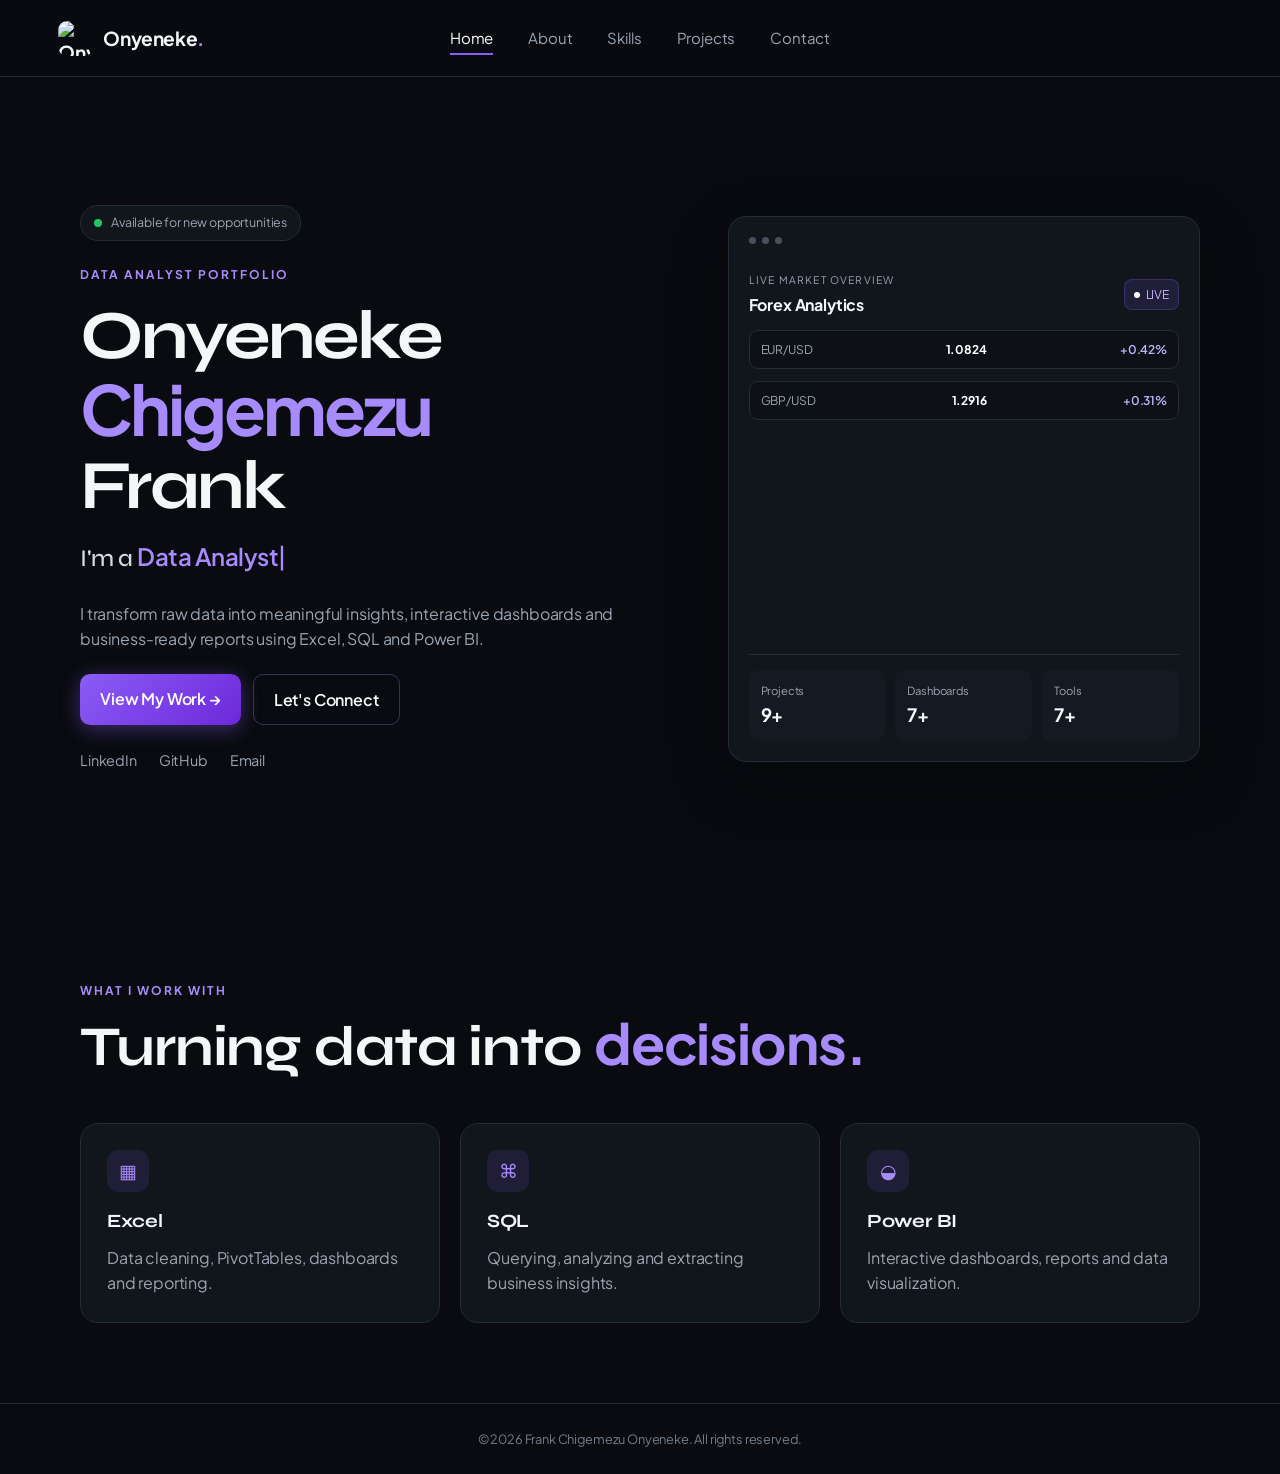
==== index.html @ a28844a1 "Add files via upload" ====
<!DOCTYPE html>
<html lang="en">
<head>
  <meta charset="UTF-8">
  <meta name="viewport" content="width=device-width, initial-scale=1.0">
  <meta name="description" content="Frank Chigemezu Onyeneke — Data Analyst portfolio specializing in Excel, SQL, Power BI and data visualization.">
  <title>Frank Chigemezu Onyeneke | Data Analyst</title>
  <link rel="icon" href="images/onyeneke-icon.png">
  <link rel="preconnect" href="https://fonts.googleapis.com">
  <link rel="preconnect" href="https://fonts.gstatic.com" crossorigin>
  <link href="https://fonts.googleapis.com/css2?family=Plus+Jakarta+Sans:wght@300;400;500;600;700&family=Syne:wght@700;800&display=swap" rel="stylesheet">
  <link rel="stylesheet" href="style.css">
</head>
<body class="home-page">

<header class="site-header">
  <nav class="navbar container-wide" aria-label="Main navigation">
    <a class="brand" href="index.html">
      <img src="images/onyeneke-icon.png" alt="Onyeneke logo" width="35" height="35">
      <span>Onyeneke<span class="accent">.</span></span>
    </a>

    <button class="menu-btn" aria-label="Open menu" aria-expanded="false">☰</button>

    <ul class="nav-links">
      <li><a class="active" href="index.html">Home</a></li>
      <li><a href="about.html">About</a></li>
      <li><a href="skills.html">Skills</a></li>
      <li><a href="projects.html">Projects</a></li>
      <li><a href="contact.html">Contact</a></li>
    </ul>
  </nav>
</header>

<main>
  <section class="hero">
    <div class="container hero-grid">
      <div>
        <div class="availability">
          <span></span> Available for new opportunities
        </div>
        
        <p class="eyebrow" style="margin-top: 24px;">DATA ANALYST PORTFOLIO</p>
        
        <h1 class="hero-name-title">
          Onyeneke<br>
          <span class="accent">Chigemezu</span><br>
          Frank
        </h1>

        <h2 class="hero-role-heading">
          I'm a <span id="typewriter" class="accent"></span><span class="cursor">|</span>
        </h2>

        <p class="hero-description">
          I transform raw data into meaningful insights, interactive dashboards and business-ready reports using Excel, SQL and Power BI.
        </p>

        <div class="hero-buttons">
          <a href="projects.html" class="btn btn-primary glow-btn">View My Work →</a>
          <a href="contact.html" class="btn btn-secondary glow-secondary">Let's Connect</a>
        </div>

        <div class="socials">
          <a href="https://linkedin.com/in/frank-onyeneke-22b261331" target="_blank" rel="noopener noreferrer">LinkedIn</a>
          <a href="https://github.com/frankpato12" target="_blank" rel="noopener noreferrer">GitHub</a>
          <a href="mailto:frankpatojnr@gmail.com">Email</a>
        </div>
      </div>

      <div>
        <div class="data-card glow-card">
          <div class="card-dots"><span></span><span></span><span></span></div>
          <div class="dashboard-head">
            <div><small>LIVE MARKET OVERVIEW</small><strong>Forex Analytics</strong></div>
            <span class="growth live-badge"><i></i> LIVE</span>
          </div>
          <div class="market-row">
            <span>EUR/USD</span><strong id="price1">1.0824</strong><b>+0.42%</b>
          </div>
          <div class="market-row">
            <span>GBP/USD</span><strong id="price2">1.2916</strong><b>+0.31%</b>
          </div>
          <div class="bars" aria-label="Continuously moving live market bars">
            <i class="live-bar b1" style="height:34%"></i><i class="live-bar b2" style="height:52%"></i><i class="live-bar b3" style="height:43%"></i>
            <i class="live-bar b4" style="height:70%"></i><i class="live-bar b5" style="height:61%"></i><i class="live-bar b6" style="height:84%"></i>
            <i class="live-bar b7" style="height:74%"></i><i class="live-bar b8" style="height:94%"></i>
          </div>
          <div class="mini-stats">
            <div><small>Projects</small><strong>9+</strong></div>
            <div><small>Dashboards</small><strong>7+</strong></div>
            <div><small>Tools</small><strong>7+</strong></div>
          </div>
        </div>
      </div>
    </div>
  </section>

  <section class="section">
    <div class="container">
      <div class="section-heading text-center" style="margin-bottom: 45px;">
        <p class="eyebrow">WHAT I WORK WITH</p>
        <h2>Turning data into <span class="accent">decisions.</span></h2>
      </div>
      <div class="three-grid">
        <article class="card glow-card"><span class="icon">▦</span><h3>Excel</h3><p>Data cleaning, PivotTables, dashboards and reporting.</p></article>
        <article class="card glow-card"><span class="icon">⌘</span><h3>SQL</h3><p>Querying, analyzing and extracting business insights.</p></article>
        <article class="card glow-card"><span class="icon">◒</span><h3>Power BI</h3><p>Interactive dashboards, reports and data visualization.</p></article>
      </div>
    </div>
  </section>
</main>

<footer>
  <div class="container">© 2026 Frank Chigemezu Onyeneke. All rights reserved.</div>
</footer>

<script src="script.js"></script>
</body>
</html>
---- style.css ----
*{box-sizing:border-box;margin:0;padding:0}
:root{--bg:#090b10;--card:#11151c;--card2:#151a22;--text:#f4f6f8;--muted:#9aa4b2;--line:#252c36;--accent:#8b5cf6;--accent2:#a78bfa}
html{scroll-behavior:smooth}
body{background:var(--bg);color:var(--text);font-family:Poppins,Arial,sans-serif;line-height:1.6;overflow-x:hidden}
a{color:inherit}img{max-width:100%}.container{width:min(1120px,92%);margin:auto}.container-wide{width:min(1240px,94%);margin:auto}
.site-header{position:sticky;top:0;z-index:1000;background:rgba(9,11,16,.88);backdrop-filter:blur(16px);border-bottom:1px solid var(--line)}
.navbar{min-height:76px;display:flex;align-items:center;justify-content:space-between}.brand{display:flex;align-items:center;gap:10px;text-decoration:none;font-weight:700;font-size:1.2rem}.brand img{border-radius:9px}.accent{color:var(--accent2)}
.nav-links{list-style:none;display:flex;gap:30px;align-items:center}.nav-links a{text-decoration:none;color:var(--muted);font-size:.94rem;position:relative;padding:8px 0}.nav-links a:hover,.nav-links a.active{color:#fff}.nav-links a.active:after{content:"";position:absolute;left:0;right:0;bottom:0;height:2px;background:var(--accent)}
.menu-btn{display:none;background:none;border:0;color:#fff;font-size:25px;cursor:pointer}
.hero{min-height:calc(100vh - 76px);display:grid;align-items:center}.hero-grid{display:grid;grid-template-columns:1.1fr .9fr;gap:70px;align-items:center;padding:80px 0}
.availability{display:inline-flex;gap:9px;align-items:center;border:1px solid var(--line);background:var(--card);border-radius:999px;padding:7px 13px;color:var(--muted);font-size:.78rem}.availability span{width:8px;height:8px;border-radius:50%;background:#22c55e}
.eyebrow{color:var(--accent2);font-size:.75rem;letter-spacing:2px;font-weight:700;margin-bottom:12px}.hero h1{font-size:clamp(3.1rem,7vw,5.7rem);line-height:.98;letter-spacing:-3px;margin:22px 0}.hero h1 span{color:var(--accent2)}.hero h2{font-size:1.5rem;font-weight:500;color:#d5dae1}.cursor{color:var(--accent2);animation:blink 1s infinite}.hero-description{max-width:650px;color:var(--muted);margin:22px 0;font-size:1rem}.hero-buttons{display:flex;gap:12px;flex-wrap:wrap}.btn{display:inline-block;text-decoration:none;padding:12px 20px;border-radius:10px;font-weight:600;border:1px solid var(--line)}.btn-primary{background:var(--accent);border-color:var(--accent);color:white}.btn-primary:hover{background:#7c3aed}.btn-secondary{background:transparent}.btn-secondary:hover{border-color:var(--accent);color:var(--accent2)}.socials{display:flex;gap:22px;margin-top:24px}.socials a{color:var(--muted);text-decoration:none;font-size:.9rem}.socials a:hover{color:#fff}
.data-card,.card,.stat-card,.form-card,.contact-card,.project-card{background:var(--card);border:1px solid var(--line);border-radius:18px}.data-card{padding:20px;box-shadow:0 20px 60px rgba(0,0,0,.25)}.card-dots{display:flex;gap:6px;margin-bottom:28px}.card-dots span{width:7px;height:7px;border-radius:50%;background:#47505d}.dashboard-head{display:flex;justify-content:space-between;align-items:center}.dashboard-head small{display:block;color:var(--muted);font-size:.65rem;letter-spacing:1.2px}.dashboard-head strong{display:block;margin-top:4px}.growth{color:#c4b5fd;background:rgba(139,92,246,.13);border:1px solid rgba(139,92,246,.25);padding:5px 9px;border-radius:8px;font-size:.75rem}.bars{height:220px;display:flex;align-items:end;gap:12px;border-bottom:1px solid var(--line);padding:30px 12px 0;margin-top:15px}.bars i{flex:1;background:#ffffff;border-radius:7px 7px 0 0;min-height:20px}.mini-stats{display:grid;grid-template-columns:repeat(3,1fr);gap:10px;margin-top:15px}.mini-stats div{background:var(--card2);border-radius:10px;padding:12px}.mini-stats small{display:block;color:var(--muted);font-size:.7rem}.mini-stats strong{font-size:1.15rem}
.section{padding:80px 0}.section-heading{margin-bottom:35px}.section-heading h1,.section-heading h2{font-size:clamp(2.3rem,5vw,3.5rem);line-height:1.1}.intro{color:var(--muted);max-width:650px;margin-top:14px}.three-grid,.two-grid,.stats-grid{display:grid;grid-template-columns:repeat(3,1fr);gap:20px}.two-grid{grid-template-columns:1fr 1fr}.card{padding:26px}.card .icon,.icon{width:42px;height:42px;display:grid;place-items:center;background:rgba(139,92,246,.12);border-radius:11px;color:var(--accent2);font-size:1.2rem}.card h2,.card h3{margin:15px 0 8px}.card p{color:var(--muted)}
.page{padding:75px 0 90px}.about-grid{display:grid;grid-template-columns:.85fr 1.15fr;gap:60px;align-items:center}.profile-image{border:1px solid var(--line);border-radius:20px;overflow:hidden;background:var(--card)}.profile-image img{width:100%;display:block;object-fit:cover}.about-text h2{margin-bottom:10px}.about-text p{color:var(--muted);margin-bottom:26px}.stats-grid{margin:60px 0;grid-template-columns:repeat(3,1fr)}.stat-card{padding:25px;text-align:center}.stat-card strong{display:block;color:var(--accent2);font-size:2.3rem}.stat-card span{color:var(--muted);font-size:.85rem}.muted{color:var(--muted)}.tag,.skill-pill{display:inline-block;padding:6px 11px;border-radius:999px;background:rgba(139,92,246,.1);border:1px solid rgba(139,92,246,.25);color:#c4b5fd;font-size:.75rem}
.skills-grid{display:grid;grid-template-columns:1fr 1fr;gap:70px}.soft-skills{display:flex;flex-wrap:wrap;gap:10px}.skill-pill{padding:10px 15px;background:var(--card);color:#cbd5e1}.technical-skills{display:flex;flex-direction:column;gap:21px}.skill>div:first-child{display:flex;justify-content:space-between;font-size:.9rem}.skill b{color:var(--accent2);font-weight:600}.progress{height:8px;background:#202630;border-radius:999px;overflow:hidden;margin-top:8px}.progress i{display:block;height:100%;background:linear-gradient(90deg,var(--accent),var(--accent2));border-radius:inherit}
.filters{display:flex;gap:10px;flex-wrap:wrap;margin-bottom:30px}.filter-btn{border:1px solid var(--line);background:var(--card);color:var(--muted);padding:9px 16px;border-radius:999px;cursor:pointer}.filter-btn:hover,.filter-btn.active{background:var(--accent);border-color:var(--accent);color:#fff}.projects-grid{display:grid;grid-template-columns:repeat(3,1fr);gap:22px}.project-card{overflow:hidden}.project-card:hover,.contact-card:hover,.card:hover{border-color:rgba(139,92,246,.6);transform:translateY(-3px)}.project-card,.contact-card,.card{transition:.25s}.project-card[hidden]{display:none}.preview-btn{display:block;width:100%;border:0;background:none;padding:0;cursor:zoom-in}.preview-btn img{width:100%;height:195px;object-fit:cover;display:block}.project-content{padding:21px}.project-content h2{font-size:1.15rem;margin:12px 0 7px}.project-content p{color:var(--muted);font-size:.86rem}.project-link{display:inline-block;margin-top:15px;color:#c4b5fd;text-decoration:none;font-weight:600;font-size:.85rem}.muted-link{color:#7d8795}
.modal{position:fixed;inset:0;background:rgba(0,0,0,.88);display:none;place-items:center;padding:30px;z-index:2000}.modal.show{display:grid}.modal-image{max-width:95%;max-height:88vh;border-radius:14px;border:1px solid var(--line);object-fit:contain}.close-btn{position:absolute;right:25px;top:20px;width:42px;height:42px;border-radius:50%;background:var(--card);border:1px solid var(--line);color:white;font-size:25px;cursor:pointer}
.contact-grid{display:grid;grid-template-columns:1fr 1fr;gap:22px}.form-card{padding:28px}.form-group{margin-bottom:18px}.form-group label{display:block;font-size:.85rem;margin-bottom:7px}.form-group input,.form-group textarea{width:100%;padding:13px 14px;background:#0d1117;border:1px solid var(--line);border-radius:10px;color:#fff;font:inherit;outline:none}.form-group textarea{min-height:145px;resize:vertical}.form-group input:focus,.form-group textarea:focus{border-color:var(--accent)}.submit-btn{width:100%;border:0;border-radius:10px;padding:13px;background:var(--accent);color:#fff;font:inherit;font-weight:600;cursor:pointer}.submit-btn:hover{background:#7c3aed}#message-status{display:none;color:#c4b5fd;margin-top:12px;font-size:.85rem;text-align:center}.cards{display:grid;grid-template-columns:1fr 1fr;gap:18px}.contact-card{text-decoration:none;padding:22px;display:block}.contact-card small{display:block;color:var(--muted);text-transform:uppercase;letter-spacing:1.5px;margin-top:18px}.contact-card strong{display:block;margin-top:4px;font-size:.9rem;overflow-wrap:anywhere}
footer{border-top:1px solid var(--line);padding:25px 0;color:#737d8b;font-size:.8rem;text-align:center}
@keyframes blink{50%{opacity:0}}
@media(max-width:950px){.hero-grid,.about-grid,.skills-grid,.contact-grid{grid-template-columns:1fr}.projects-grid{grid-template-columns:repeat(2,1fr)}.hero-grid{padding:60px 0}.data-card{max-width:650px}}
@media(max-width:700px){.nav-links{display:none;position:absolute;left:0;right:0;top:76px;background:var(--card);padding:18px 6%;border-bottom:1px solid var(--line);flex-direction:column;align-items:flex-start;gap:12px}.nav-links.open{display:flex}.menu-btn{display:block}.three-grid,.two-grid,.stats-grid,.projects-grid,.cards{grid-template-columns:1fr}.page{padding-top:55px}.hero h1{letter-spacing:-2px}.bars{height:170px}.container{width:min(92%,600px)}}

.market-row{display:flex;justify-content:space-between;align-items:center;margin-top:12px;padding:9px 11px;border:1px solid var(--line);border-radius:9px;background:#0d1117;font-size:.75rem}
.market-row span{color:var(--muted)}.market-row strong{color:#fff}.market-row b{color:#c4b5fd;font-weight:600}
.live-badge{display:flex;align-items:center;gap:6px}.live-badge i{width:6px;height:6px;border-radius:50%;background:#fff;display:block;animation:blink 1s infinite}

/* Continuous forex-style movement for the existing dashboard bars */
.bars{overflow:hidden}
.live-bar{animation-name:marketBarMove;animation-timing-function:ease-in-out;animation-iteration-count:infinite;animation-direction:alternate;transform-origin:bottom;will-change:transform;height:70%}
.live-bar.b1{animation-duration:1.35s;animation-delay:-.10s}.live-bar.b2{animation-duration:1.65s;animation-delay:-.45s}.live-bar.b3{animation-duration:1.25s;animation-delay:-.80s}.live-bar.b4{animation-duration:1.85s;animation-delay:-.30s}.live-bar.b5{animation-duration:1.45s;animation-delay:-1.00s}.live-bar.b6{animation-duration:1.70s;animation-delay:-.65s}.live-bar.b7{animation-duration:1.30s;animation-delay:-.20s}.live-bar.b8{animation-duration:1.90s;animation-delay:-1.20s}
@keyframes marketBarMove{0%{transform:scaleY(.62)}25%{transform:scaleY(.88)}50%{transform:scaleY(.72)}75%{transform:scaleY(1.08)}100%{transform:scaleY(.78)}}
@media(prefers-reduced-motion:reduce){.live-bar{animation:none}}
.market-bar {
  height: 0;
  opacity: 0;
  transform: scaleY(0);
  transform-origin: bottom;
  transition:
    height 1.4s ease,
    opacity 1.2s ease,
    transform 1.4s ease;
}

.market-bar.bar-visible {
  opacity: 1;
  transform: scaleY(1);
}
.hero h1 {
  font-size: 4.3rem;
  line-height: 1.05;
  font-weight: 700;
  margin: 15px 0;
}
@media (max-width: 600px) {
  .hero h1 {
    font-size: 2.2rem;
  }
}
.site-header {
  position: relative;
}

.top-availability {
  text-align: center;
  padding: 12px 20px 5px;
  font-size: 0.75rem;
  color: #a8b0bd;
  letter-spacing: 0.5px;
}

.top-availability span {
  display: inline-block;
  width: 7px;
  height: 7px;
  background: #ffffff;
  border-radius: 50%;
  margin-right: 7px;
}

.navbar {
  display: flex;
  align-items: center;
  justify-content: center;
  position: relative;
  padding: 18px 20px;
}

.brand {
  position: absolute;
  left: 20px;
}

.nav-links {
  display: flex;
  justify-content: center;
  align-items: center;
  gap: 35px;
  margin: 0;
  padding: 0;
}
.hero h1 span,
#typewriter {
  color: #a78bfa;
}
#typewriter {
  color: #a78bfa;
  font-weight: 600;
}
.cursor {
  color: #a78bfa;
}
/* Apply Plus Jakarta Sans across the entire site */
* {
    font-family: 'Plus Jakarta Sans', sans-serif;
}

body {
    font-family: 'Plus Jakarta Sans', sans-serif;
    letter-spacing: -0.01em;
}

/* Give all Headings (h1, h2, h3) a bold, display-font treatment */
h1, h2, h3, .brand {
    font-family: 'Syne', sans-serif;
    letter-spacing: -0.02em;
}

/* Distinctive styling specifically for your main name header */
.pro-name {
    font-family: 'Syne', sans-serif;
    font-weight: 800;
    font-size: 2.8rem;
    line-height: 1.1;
    background: linear-gradient(135deg, #ffffff 0%, #a78bfa 100%);
    background-clip: text;
    -webkit-background-clip: text;
    -webkit-text-fill-color: transparent;
    margin-bottom: 1.2rem;
}
/* ==========================================
   GLOWING SKILLS & ANIMATED PROGRESS BARS
   ========================================== */

/* Soft Skills Glowing Pill Badges */
.soft-skills {
    display: flex;
    flex-wrap: wrap;
    gap: 12px;
}

.skill-pill {
    padding: 10px 18px;
    background: #151128;
    border: 1px solid rgba(167, 139, 250, 0.2);
    border-radius: 999px;
    color: #e2e8f0;
    font-size: 0.88rem;
    font-weight: 500;
    cursor: pointer;
    transition: all 0.35s cubic-bezier(0.4, 0, 0.2, 1);
}

.skill-pill:hover {
    background: rgba(167, 139, 250, 0.15);
    border-color: #a78bfa;
    color: #ffffff;
    transform: translateY(-3px) scale(1.03);
    box-shadow: 0 0 18px rgba(167, 139, 250, 0.5), 0 0 30px rgba(139, 92, 246, 0.2);
}

/* Card Glow Effect */
.glow-card {
    transition: all 0.35s ease;
}

.glow-card:hover {
    border-color: #a78bfa !important;
    box-shadow: 0 0 25px rgba(167, 139, 250, 0.25);
    transform: translateY(-2px);
}

/* Technical Skill Rows & Animated Progress Bars */
.technical-skills {
    display: flex;
    flex-direction: column;
    gap: 20px;
}

.skill {
    padding: 12px 16px;
    background: #151128;
    border: 1px solid rgba(167, 139, 250, 0.1);
    border-radius: 12px;
    transition: all 0.3s ease;
}

.skill:hover {
    border-color: rgba(167, 139, 250, 0.4);
    box-shadow: 0 0 20px rgba(167, 139, 250, 0.18);
    transform: translateX(4px);
}

.skill > div:first-child {
    display: flex;
    justify-content: space-between;
    align-items: center;
    margin-bottom: 8px;
    font-size: 0.95rem;
    font-weight: 600;
    color: #f3f4f6;
}

.skill b {
    color: #a78bfa;
    font-weight: 700;
}

.progress {
    width: 100%;
    height: 10px;
    background: rgba(255, 255, 255, 0.06);
    border-radius: 999px;
    overflow: hidden;
    position: relative;
}

.progress i {
    display: block;
    height: 100%;
    width: 0%; /* Starts at 0% for page load animation */
    background: linear-gradient(90deg, #8b5cf6, #c084fc);
    border-radius: 999px;
    box-shadow: 0 0 12px rgba(167, 139, 250, 0.8), 0 0 20px rgba(192, 132, 252, 0.5);
    transition: width 1.5s cubic-bezier(0.16, 1, 0.3, 1);
}
/* ==========================================
   HOME PAGE ENHANCEMENTS & LIGHTING
   ========================================== */

/* Typography Overrides for Pro Look */
.hero-name-title {
    font-family: 'Syne', sans-serif;
    font-size: 3.4rem;
    line-height: 1.05;
    font-weight: 800;
    margin-top: 15px;
    margin-bottom: 20px;
    letter-spacing: -0.02em;
}

.hero-role-heading {
    font-family: 'Syne', sans-serif;
    font-size: 1.6rem;
    font-weight: 700;
    margin-bottom: 20px;
    color: #e2e8f0;
}

/* Glowing Primary Buttons */
.glow-btn {
    background: linear-gradient(135deg, #8b5cf6, #6d28d9);
    border: none;
    box-shadow: 0 4px 20px rgba(139, 92, 246, 0.4);
    transition: all 0.3s ease;
}

.glow-btn:hover {
    transform: translateY(-3px);
    box-shadow: 0 6px 25px rgba(167, 139, 250, 0.6);
}

.glow-secondary {
    border: 1px solid rgba(167, 139, 250, 0.3);
    transition: all 0.3s ease;
}

.glow-secondary:hover {
    border-color: #a78bfa;
    background: rgba(167, 139, 250, 0.1);
    box-shadow: 0 0 15px rgba(167, 139, 250, 0.25);
    transform: translateY(-3px);
}

/* Interactive Card Lighting on Hover */
.glow-card {
    transition: all 0.35s cubic-bezier(0.4, 0, 0.2, 1);
}

.glow-card:hover {
    border-color: #a78bfa !important;
    box-shadow: 0 0 30px rgba(167, 139, 250, 0.22), inset 0 0 15px rgba(167, 139, 250, 0.08);
    transform: translateY(-5px);
}
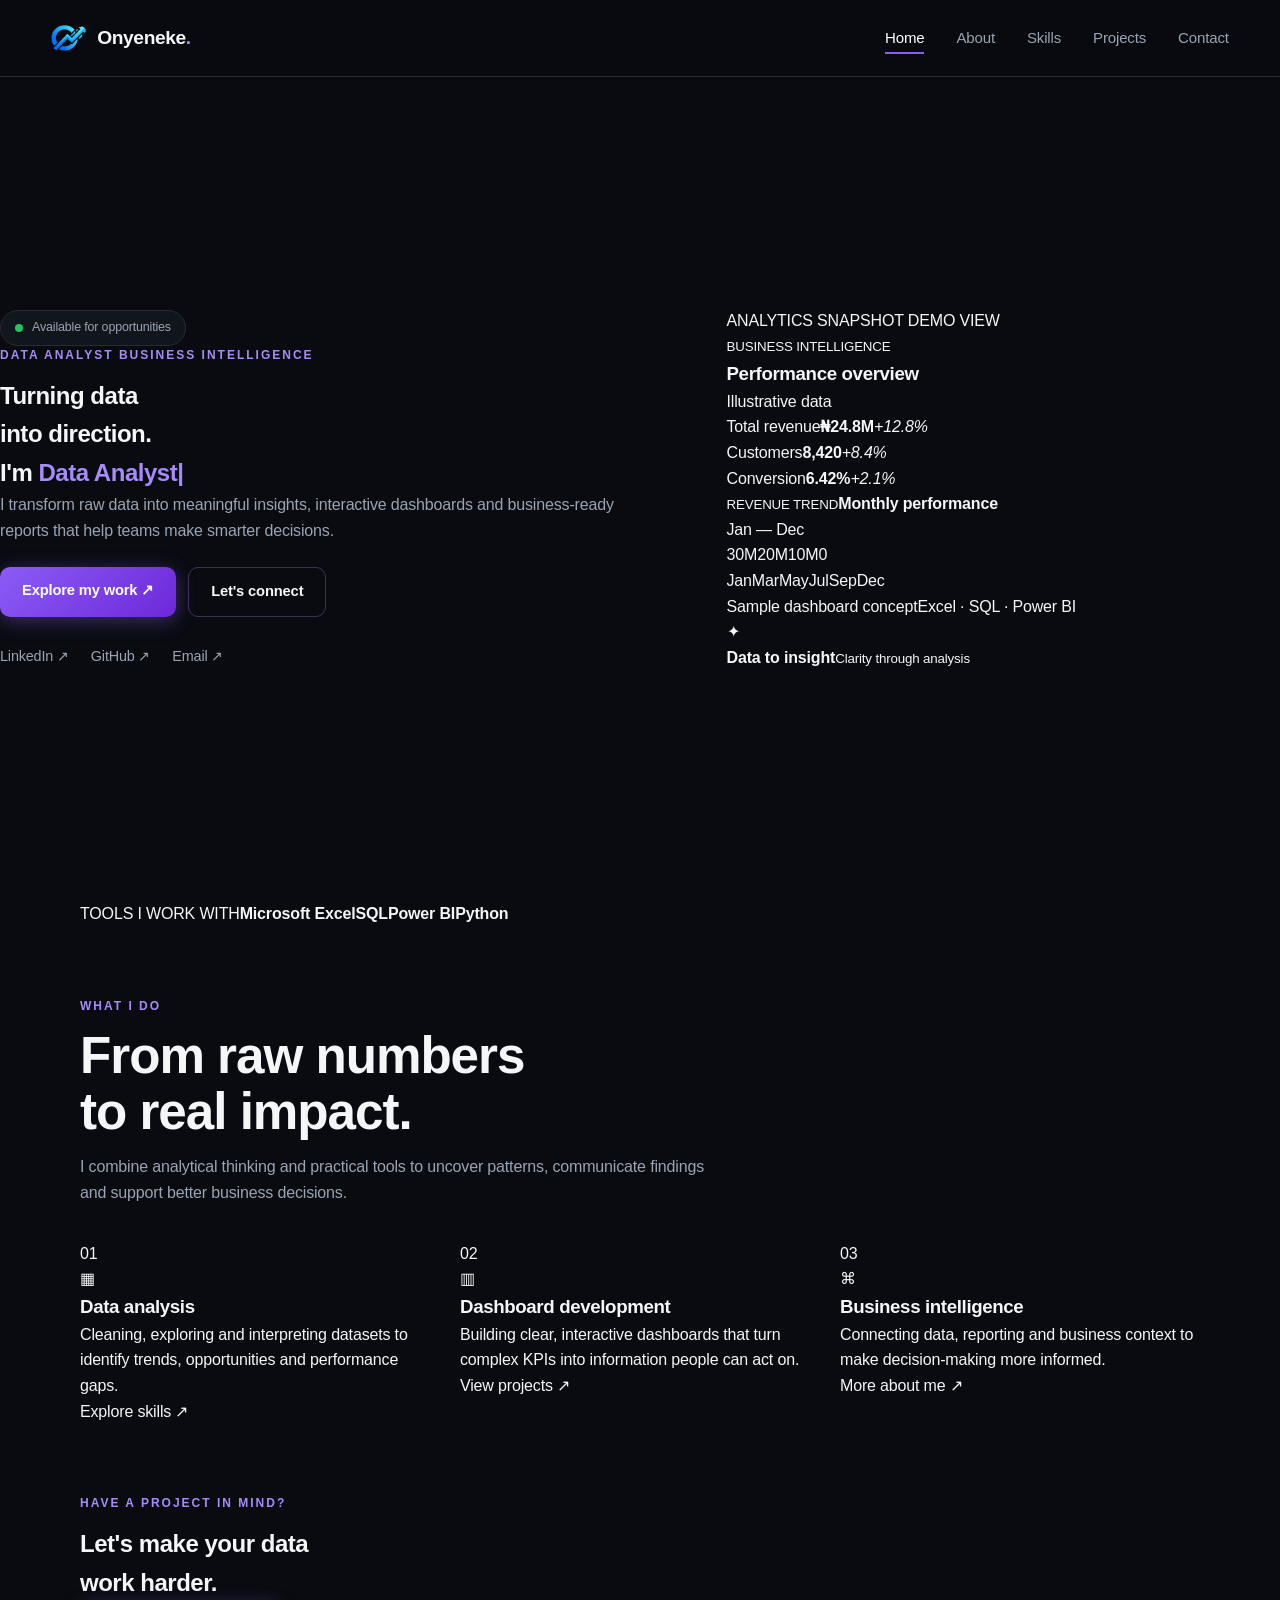
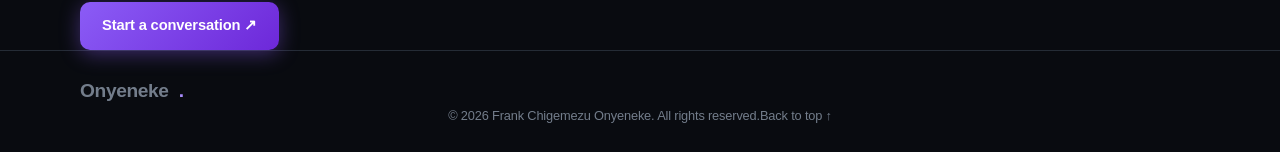
==== commit 6c2c39ff: "Update index.html" ====
--- a/index.html
+++ b/index.html
@@ -3,118 +3,72 @@
 <head>
   <meta charset="UTF-8">
   <meta name="viewport" content="width=device-width, initial-scale=1.0">
-  <meta name="description" content="Frank Chigemezu Onyeneke — Data Analyst portfolio specializing in Excel, SQL, Power BI and data visualization.">
+  <meta name="description" content="Frank Chigemezu Onyeneke — Data Analyst turning complex data into clear business decisions with Excel, SQL and Power BI.">
+  <meta name="theme-color" content="#090a10">
   <title>Frank Chigemezu Onyeneke | Data Analyst</title>
   <link rel="icon" href="images/onyeneke-icon.png">
   <link rel="preconnect" href="https://fonts.googleapis.com">
   <link rel="preconnect" href="https://fonts.gstatic.com" crossorigin>
-  <link href="https://fonts.googleapis.com/css2?family=Plus+Jakarta+Sans:wght@300;400;500;600;700&family=Syne:wght@700;800&display=swap" rel="stylesheet">
+  <link href="https://fonts.googleapis.com/css2?family=DM+Sans:wght@400;500;600;700&family=Manrope:wght@400;500;600;700;800&display=swap" rel="stylesheet">
   <link rel="stylesheet" href="style.css">
 </head>
 <body class="home-page">
-
 <header class="site-header">
   <nav class="navbar container-wide" aria-label="Main navigation">
-    <a class="brand" href="index.html">
-      <img src="images/onyeneke-icon.png" alt="Onyeneke logo" width="35" height="35">
-      <span>Onyeneke<span class="accent">.</span></span>
-    </a>
-
-    <button class="menu-btn" aria-label="Open menu" aria-expanded="false">☰</button>
-
+    <a class="brand" href="index.html"><img src="images/onyeneke-icon.png" alt="" width="36" height="36"><span>Onyeneke<span class="accent">.</span></span></a>
+    <button class="menu-btn" aria-label="Open menu" aria-expanded="false"><span></span><span></span></button>
     <ul class="nav-links">
-      <li><a class="active" href="index.html">Home</a></li>
-      <li><a href="about.html">About</a></li>
-      <li><a href="skills.html">Skills</a></li>
-      <li><a href="projects.html">Projects</a></li>
-      <li><a href="contact.html">Contact</a></li>
+      <li><a class="active" href="index.html">Home</a></li><li><a href="about.html">About</a></li><li><a href="skills.html">Skills</a></li><li><a href="projects.html">Projects</a></li><li><a href="contact.html">Contact</a></li>
     </ul>
   </nav>
 </header>
-
 <main>
   <section class="hero">
     <div class="container hero-grid">
-      <div>
-        <div class="availability">
-          <span></span> Available for new opportunities
+      <div class="hero-copy">
+        <div class="availability"><span></span> Available for opportunities</div>
+        <p class="eyebrow">DATA ANALYST <i></i> BUSINESS INTELLIGENCE</p>
+        <h1>Turning data<br>into <span class="gradient-text">direction.</span></h1>
+        <h2 class="hero-role">I'm <span id="typewriter">a Data Analyst</span><b class="cursor">|</b></h2>
+        <p class="hero-description">I transform raw data into meaningful insights, interactive dashboards and business-ready reports that help teams make smarter decisions.</p>
+        <div class="hero-buttons">
+          <a href="projects.html" class="btn btn-primary">Explore my work <span>↗</span></a>
+          <a href="contact.html" class="btn btn-secondary">Let's connect</a>
         </div>
-        
-        <p class="eyebrow" style="margin-top: 24px;">DATA ANALYST PORTFOLIO</p>
-        
-        <h1 class="hero-name-title">
-          Onyeneke<br>
-          <span class="accent">Chigemezu</span><br>
-          Frank
-        </h1>
-
-        <h2 class="hero-role-heading">
-          I'm a <span id="typewriter" class="accent"></span><span class="cursor">|</span>
-        </h2>
-
-        <p class="hero-description">
-          I transform raw data into meaningful insights, interactive dashboards and business-ready reports using Excel, SQL and Power BI.
-        </p>
-
-        <div class="hero-buttons">
-          <a href="projects.html" class="btn btn-primary glow-btn">View My Work →</a>
-          <a href="contact.html" class="btn btn-secondary glow-secondary">Let's Connect</a>
+        <div class="socials"><a href="https://linkedin.com/in/frank-onyeneke-22b261331" target="_blank" rel="noopener noreferrer">LinkedIn ↗</a><a href="https://github.com/frankpato12" target="_blank" rel="noopener noreferrer">GitHub ↗</a><a href="mailto:frankpatojnr@gmail.com">Email ↗</a></div>
+      </div>
+      <div class="hero-visual">
+        <div class="visual-glow"></div>
+        <div class="analytics-window">
+          <div class="window-top"><div class="window-dots"><i></i><i></i><i></i></div><span>ANALYTICS SNAPSHOT</span><span class="window-status"><i></i> DEMO VIEW</span></div>
+          <div class="dashboard-title"><div><small>BUSINESS INTELLIGENCE</small><h3>Performance overview</h3></div><span class="period">Illustrative data</span></div>
+          <div class="metric-grid">
+            <div class="metric"><span>Total revenue</span><strong>₦24.8M</strong><em>+12.8%</em></div>
+            <div class="metric"><span>Customers</span><strong>8,420</strong><em>+8.4%</em></div>
+            <div class="metric"><span>Conversion</span><strong>6.42%</strong><em>+2.1%</em></div>
+          </div>
+          <div class="chart-panel"><div class="chart-heading"><div><small>REVENUE TREND</small><strong>Monthly performance</strong></div><span>Jan — Dec</span></div>
+            <div class="chart-area"><div class="chart-y"><span>30M</span><span>20M</span><span>10M</span><span>0</span></div><div class="chart-bars" aria-label="Illustrative monthly revenue chart">
+              <i style="--h:32%"></i><i style="--h:45%"></i><i style="--h:39%"></i><i style="--h:57%"></i><i style="--h:50%"></i><i style="--h:68%"></i><i style="--h:62%"></i><i style="--h:78%"></i><i style="--h:72%"></i><i style="--h:88%"></i><i style="--h:82%"></i><i style="--h:96%"></i>
+            </div></div><div class="chart-months"><span>Jan</span><span>Mar</span><span>May</span><span>Jul</span><span>Sep</span><span>Dec</span></div>
+          </div>
+          <div class="window-footer"><span><i></i> Sample dashboard concept</span><span>Excel · SQL · Power BI</span></div>
         </div>
-
-        <div class="socials">
-          <a href="https://linkedin.com/in/frank-onyeneke-22b261331" target="_blank" rel="noopener noreferrer">LinkedIn</a>
-          <a href="https://github.com/frankpato12" target="_blank" rel="noopener noreferrer">GitHub</a>
-          <a href="mailto:frankpatojnr@gmail.com">Email</a>
-        </div>
-      </div>
-
-      <div>
-        <div class="data-card glow-card">
-          <div class="card-dots"><span></span><span></span><span></span></div>
-          <div class="dashboard-head">
-            <div><small>LIVE MARKET OVERVIEW</small><strong>Forex Analytics</strong></div>
-            <span class="growth live-badge"><i></i> LIVE</span>
-          </div>
-          <div class="market-row">
-            <span>EUR/USD</span><strong id="price1">1.0824</strong><b>+0.42%</b>
-          </div>
-          <div class="market-row">
-            <span>GBP/USD</span><strong id="price2">1.2916</strong><b>+0.31%</b>
-          </div>
-          <div class="bars" aria-label="Continuously moving live market bars">
-            <i class="live-bar b1" style="height:34%"></i><i class="live-bar b2" style="height:52%"></i><i class="live-bar b3" style="height:43%"></i>
-            <i class="live-bar b4" style="height:70%"></i><i class="live-bar b5" style="height:61%"></i><i class="live-bar b6" style="height:84%"></i>
-            <i class="live-bar b7" style="height:74%"></i><i class="live-bar b8" style="height:94%"></i>
-          </div>
-          <div class="mini-stats">
-            <div><small>Projects</small><strong>9+</strong></div>
-            <div><small>Dashboards</small><strong>7+</strong></div>
-            <div><small>Tools</small><strong>7+</strong></div>
-          </div>
-        </div>
+        <div class="floating-note"><span class="note-icon">✦</span><div><strong>Data to insight</strong><small>Clarity through analysis</small></div></div>
       </div>
     </div>
   </section>
-
-  <section class="section">
-    <div class="container">
-      <div class="section-heading text-center" style="margin-bottom: 45px;">
-        <p class="eyebrow">WHAT I WORK WITH</p>
-        <h2>Turning data into <span class="accent">decisions.</span></h2>
-      </div>
-      <div class="three-grid">
-        <article class="card glow-card"><span class="icon">▦</span><h3>Excel</h3><p>Data cleaning, PivotTables, dashboards and reporting.</p></article>
-        <article class="card glow-card"><span class="icon">⌘</span><h3>SQL</h3><p>Querying, analyzing and extracting business insights.</p></article>
-        <article class="card glow-card"><span class="icon">◒</span><h3>Power BI</h3><p>Interactive dashboards, reports and data visualization.</p></article>
-      </div>
+  <section class="trust-strip"><div class="container trust-inner"><span>TOOLS I WORK WITH</span><strong>Microsoft Excel</strong><i></i><strong>SQL</strong><i></i><strong>Power BI</strong><i></i><strong>Python</strong></div></section>
+  <section class="section"><div class="container">
+    <div class="section-heading split-heading"><div><p class="eyebrow">WHAT I DO</p><h2>From raw numbers<br>to <span class="gradient-text">real impact.</span></h2></div><p class="intro">I combine analytical thinking and practical tools to uncover patterns, communicate findings and support better business decisions.</p></div>
+    <div class="three-grid">
+      <article class="service-card"><span class="service-number">01</span><div class="service-icon">▦</div><h3>Data analysis</h3><p>Cleaning, exploring and interpreting datasets to identify trends, opportunities and performance gaps.</p><a href="skills.html">Explore skills ↗</a></article>
+      <article class="service-card"><span class="service-number">02</span><div class="service-icon">▥</div><h3>Dashboard development</h3><p>Building clear, interactive dashboards that turn complex KPIs into information people can act on.</p><a href="projects.html">View projects ↗</a></article>
+      <article class="service-card"><span class="service-number">03</span><div class="service-icon">⌘</div><h3>Business intelligence</h3><p>Connecting data, reporting and business context to make decision-making more informed.</p><a href="about.html">More about me ↗</a></article>
     </div>
-  </section>
+  </div></section>
+  <section class="cta-section"><div class="container cta-card"><div><p class="eyebrow">HAVE A PROJECT IN MIND?</p><h2>Let's make your data<br><span class="gradient-text">work harder.</span></h2></div><a href="contact.html" class="btn btn-primary">Start a conversation ↗</a></div></section>
 </main>
-
-<footer>
-  <div class="container">© 2026 Frank Chigemezu Onyeneke. All rights reserved.</div>
-</footer>
-
+<footer><div class="container footer-inner"><a class="brand" href="index.html">Onyeneke<span class="accent">.</span></a><span>© 2026 Frank Chigemezu Onyeneke. All rights reserved.</span><a href="#top">Back to top ↑</a></div></footer>
 <script src="script.js"></script>
-</body>
-</html>+</body></html>
--- a/style.css
+++ b/style.css
@@ -1,295 +1,959 @@
-*{box-sizing:border-box;margin:0;padding:0}
-:root{--bg:#090b10;--card:#11151c;--card2:#151a22;--text:#f4f6f8;--muted:#9aa4b2;--line:#252c36;--accent:#8b5cf6;--accent2:#a78bfa}
-html{scroll-behavior:smooth}
-body{background:var(--bg);color:var(--text);font-family:Poppins,Arial,sans-serif;line-height:1.6;overflow-x:hidden}
-a{color:inherit}img{max-width:100%}.container{width:min(1120px,92%);margin:auto}.container-wide{width:min(1240px,94%);margin:auto}
-.site-header{position:sticky;top:0;z-index:1000;background:rgba(9,11,16,.88);backdrop-filter:blur(16px);border-bottom:1px solid var(--line)}
-.navbar{min-height:76px;display:flex;align-items:center;justify-content:space-between}.brand{display:flex;align-items:center;gap:10px;text-decoration:none;font-weight:700;font-size:1.2rem}.brand img{border-radius:9px}.accent{color:var(--accent2)}
-.nav-links{list-style:none;display:flex;gap:30px;align-items:center}.nav-links a{text-decoration:none;color:var(--muted);font-size:.94rem;position:relative;padding:8px 0}.nav-links a:hover,.nav-links a.active{color:#fff}.nav-links a.active:after{content:"";position:absolute;left:0;right:0;bottom:0;height:2px;background:var(--accent)}
-.menu-btn{display:none;background:none;border:0;color:#fff;font-size:25px;cursor:pointer}
-.hero{min-height:calc(100vh - 76px);display:grid;align-items:center}.hero-grid{display:grid;grid-template-columns:1.1fr .9fr;gap:70px;align-items:center;padding:80px 0}
-.availability{display:inline-flex;gap:9px;align-items:center;border:1px solid var(--line);background:var(--card);border-radius:999px;padding:7px 13px;color:var(--muted);font-size:.78rem}.availability span{width:8px;height:8px;border-radius:50%;background:#22c55e}
-.eyebrow{color:var(--accent2);font-size:.75rem;letter-spacing:2px;font-weight:700;margin-bottom:12px}.hero h1{font-size:clamp(3.1rem,7vw,5.7rem);line-height:.98;letter-spacing:-3px;margin:22px 0}.hero h1 span{color:var(--accent2)}.hero h2{font-size:1.5rem;font-weight:500;color:#d5dae1}.cursor{color:var(--accent2);animation:blink 1s infinite}.hero-description{max-width:650px;color:var(--muted);margin:22px 0;font-size:1rem}.hero-buttons{display:flex;gap:12px;flex-wrap:wrap}.btn{display:inline-block;text-decoration:none;padding:12px 20px;border-radius:10px;font-weight:600;border:1px solid var(--line)}.btn-primary{background:var(--accent);border-color:var(--accent);color:white}.btn-primary:hover{background:#7c3aed}.btn-secondary{background:transparent}.btn-secondary:hover{border-color:var(--accent);color:var(--accent2)}.socials{display:flex;gap:22px;margin-top:24px}.socials a{color:var(--muted);text-decoration:none;font-size:.9rem}.socials a:hover{color:#fff}
-.data-card,.card,.stat-card,.form-card,.contact-card,.project-card{background:var(--card);border:1px solid var(--line);border-radius:18px}.data-card{padding:20px;box-shadow:0 20px 60px rgba(0,0,0,.25)}.card-dots{display:flex;gap:6px;margin-bottom:28px}.card-dots span{width:7px;height:7px;border-radius:50%;background:#47505d}.dashboard-head{display:flex;justify-content:space-between;align-items:center}.dashboard-head small{display:block;color:var(--muted);font-size:.65rem;letter-spacing:1.2px}.dashboard-head strong{display:block;margin-top:4px}.growth{color:#c4b5fd;background:rgba(139,92,246,.13);border:1px solid rgba(139,92,246,.25);padding:5px 9px;border-radius:8px;font-size:.75rem}.bars{height:220px;display:flex;align-items:end;gap:12px;border-bottom:1px solid var(--line);padding:30px 12px 0;margin-top:15px}.bars i{flex:1;background:#ffffff;border-radius:7px 7px 0 0;min-height:20px}.mini-stats{display:grid;grid-template-columns:repeat(3,1fr);gap:10px;margin-top:15px}.mini-stats div{background:var(--card2);border-radius:10px;padding:12px}.mini-stats small{display:block;color:var(--muted);font-size:.7rem}.mini-stats strong{font-size:1.15rem}
-.section{padding:80px 0}.section-heading{margin-bottom:35px}.section-heading h1,.section-heading h2{font-size:clamp(2.3rem,5vw,3.5rem);line-height:1.1}.intro{color:var(--muted);max-width:650px;margin-top:14px}.three-grid,.two-grid,.stats-grid{display:grid;grid-template-columns:repeat(3,1fr);gap:20px}.two-grid{grid-template-columns:1fr 1fr}.card{padding:26px}.card .icon,.icon{width:42px;height:42px;display:grid;place-items:center;background:rgba(139,92,246,.12);border-radius:11px;color:var(--accent2);font-size:1.2rem}.card h2,.card h3{margin:15px 0 8px}.card p{color:var(--muted)}
-.page{padding:75px 0 90px}.about-grid{display:grid;grid-template-columns:.85fr 1.15fr;gap:60px;align-items:center}.profile-image{border:1px solid var(--line);border-radius:20px;overflow:hidden;background:var(--card)}.profile-image img{width:100%;display:block;object-fit:cover}.about-text h2{margin-bottom:10px}.about-text p{color:var(--muted);margin-bottom:26px}.stats-grid{margin:60px 0;grid-template-columns:repeat(3,1fr)}.stat-card{padding:25px;text-align:center}.stat-card strong{display:block;color:var(--accent2);font-size:2.3rem}.stat-card span{color:var(--muted);font-size:.85rem}.muted{color:var(--muted)}.tag,.skill-pill{display:inline-block;padding:6px 11px;border-radius:999px;background:rgba(139,92,246,.1);border:1px solid rgba(139,92,246,.25);color:#c4b5fd;font-size:.75rem}
-.skills-grid{display:grid;grid-template-columns:1fr 1fr;gap:70px}.soft-skills{display:flex;flex-wrap:wrap;gap:10px}.skill-pill{padding:10px 15px;background:var(--card);color:#cbd5e1}.technical-skills{display:flex;flex-direction:column;gap:21px}.skill>div:first-child{display:flex;justify-content:space-between;font-size:.9rem}.skill b{color:var(--accent2);font-weight:600}.progress{height:8px;background:#202630;border-radius:999px;overflow:hidden;margin-top:8px}.progress i{display:block;height:100%;background:linear-gradient(90deg,var(--accent),var(--accent2));border-radius:inherit}
-.filters{display:flex;gap:10px;flex-wrap:wrap;margin-bottom:30px}.filter-btn{border:1px solid var(--line);background:var(--card);color:var(--muted);padding:9px 16px;border-radius:999px;cursor:pointer}.filter-btn:hover,.filter-btn.active{background:var(--accent);border-color:var(--accent);color:#fff}.projects-grid{display:grid;grid-template-columns:repeat(3,1fr);gap:22px}.project-card{overflow:hidden}.project-card:hover,.contact-card:hover,.card:hover{border-color:rgba(139,92,246,.6);transform:translateY(-3px)}.project-card,.contact-card,.card{transition:.25s}.project-card[hidden]{display:none}.preview-btn{display:block;width:100%;border:0;background:none;padding:0;cursor:zoom-in}.preview-btn img{width:100%;height:195px;object-fit:cover;display:block}.project-content{padding:21px}.project-content h2{font-size:1.15rem;margin:12px 0 7px}.project-content p{color:var(--muted);font-size:.86rem}.project-link{display:inline-block;margin-top:15px;color:#c4b5fd;text-decoration:none;font-weight:600;font-size:.85rem}.muted-link{color:#7d8795}
-.modal{position:fixed;inset:0;background:rgba(0,0,0,.88);display:none;place-items:center;padding:30px;z-index:2000}.modal.show{display:grid}.modal-image{max-width:95%;max-height:88vh;border-radius:14px;border:1px solid var(--line);object-fit:contain}.close-btn{position:absolute;right:25px;top:20px;width:42px;height:42px;border-radius:50%;background:var(--card);border:1px solid var(--line);color:white;font-size:25px;cursor:pointer}
-.contact-grid{display:grid;grid-template-columns:1fr 1fr;gap:22px}.form-card{padding:28px}.form-group{margin-bottom:18px}.form-group label{display:block;font-size:.85rem;margin-bottom:7px}.form-group input,.form-group textarea{width:100%;padding:13px 14px;background:#0d1117;border:1px solid var(--line);border-radius:10px;color:#fff;font:inherit;outline:none}.form-group textarea{min-height:145px;resize:vertical}.form-group input:focus,.form-group textarea:focus{border-color:var(--accent)}.submit-btn{width:100%;border:0;border-radius:10px;padding:13px;background:var(--accent);color:#fff;font:inherit;font-weight:600;cursor:pointer}.submit-btn:hover{background:#7c3aed}#message-status{display:none;color:#c4b5fd;margin-top:12px;font-size:.85rem;text-align:center}.cards{display:grid;grid-template-columns:1fr 1fr;gap:18px}.contact-card{text-decoration:none;padding:22px;display:block}.contact-card small{display:block;color:var(--muted);text-transform:uppercase;letter-spacing:1.5px;margin-top:18px}.contact-card strong{display:block;margin-top:4px;font-size:.9rem;overflow-wrap:anywhere}
-footer{border-top:1px solid var(--line);padding:25px 0;color:#737d8b;font-size:.8rem;text-align:center}
-@keyframes blink{50%{opacity:0}}
-@media(max-width:950px){.hero-grid,.about-grid,.skills-grid,.contact-grid{grid-template-columns:1fr}.projects-grid{grid-template-columns:repeat(2,1fr)}.hero-grid{padding:60px 0}.data-card{max-width:650px}}
-@media(max-width:700px){.nav-links{display:none;position:absolute;left:0;right:0;top:76px;background:var(--card);padding:18px 6%;border-bottom:1px solid var(--line);flex-direction:column;align-items:flex-start;gap:12px}.nav-links.open{display:flex}.menu-btn{display:block}.three-grid,.two-grid,.stats-grid,.projects-grid,.cards{grid-template-columns:1fr}.page{padding-top:55px}.hero h1{letter-spacing:-2px}.bars{height:170px}.container{width:min(92%,600px)}}
-
-.market-row{display:flex;justify-content:space-between;align-items:center;margin-top:12px;padding:9px 11px;border:1px solid var(--line);border-radius:9px;background:#0d1117;font-size:.75rem}
-.market-row span{color:var(--muted)}.market-row strong{color:#fff}.market-row b{color:#c4b5fd;font-weight:600}
-.live-badge{display:flex;align-items:center;gap:6px}.live-badge i{width:6px;height:6px;border-radius:50%;background:#fff;display:block;animation:blink 1s infinite}
-
-/* Continuous forex-style movement for the existing dashboard bars */
-.bars{overflow:hidden}
-.live-bar{animation-name:marketBarMove;animation-timing-function:ease-in-out;animation-iteration-count:infinite;animation-direction:alternate;transform-origin:bottom;will-change:transform;height:70%}
-.live-bar.b1{animation-duration:1.35s;animation-delay:-.10s}.live-bar.b2{animation-duration:1.65s;animation-delay:-.45s}.live-bar.b3{animation-duration:1.25s;animation-delay:-.80s}.live-bar.b4{animation-duration:1.85s;animation-delay:-.30s}.live-bar.b5{animation-duration:1.45s;animation-delay:-1.00s}.live-bar.b6{animation-duration:1.70s;animation-delay:-.65s}.live-bar.b7{animation-duration:1.30s;animation-delay:-.20s}.live-bar.b8{animation-duration:1.90s;animation-delay:-1.20s}
-@keyframes marketBarMove{0%{transform:scaleY(.62)}25%{transform:scaleY(.88)}50%{transform:scaleY(.72)}75%{transform:scaleY(1.08)}100%{transform:scaleY(.78)}}
-@media(prefers-reduced-motion:reduce){.live-bar{animation:none}}
+* {
+  box-sizing: border-box;
+  margin: 0;
+  padding: 0;
+  font-family: 'Plus Jakarta Sans', sans-serif;
+}
+
+:root {
+  --bg: #090b10;
+  --card: #11151c;
+  --card2: #151a22;
+  --text: #f4f6f8;
+  --muted: #9aa4b2;
+  --line: #252c36;
+  --accent: #8b5cf6;
+  --accent2: #a78bfa;
+}
+
+html {
+  scroll-behavior: smooth;
+}
+
+body {
+  background: var(--bg);
+  color: var(--text);
+  line-height: 1.6;
+  overflow-x: hidden;
+  letter-spacing: -0.01em;
+}
+
+a {
+  color: inherit;
+  text-decoration: none;
+}
+
+img {
+  max-width: 100%;
+  height: auto;
+}
+
+h1, h2, h3, .brand {
+  font-family: 'Syne', sans-serif;
+  letter-spacing: -0.02em;
+}
+
+.container {
+  width: min(1120px, 90%);
+  margin: auto;
+}
+
+.container-wide {
+  width: min(1240px, 92%);
+  margin: auto;
+}
+
+/* ==========================================
+   HEADER & NAVBAR
+   ========================================== */
+.site-header {
+  position: sticky;
+  top: 0;
+  z-index: 1000;
+  background: rgba(9, 11, 16, 0.92);
+  backdrop-filter: blur(16px);
+  -webkit-backdrop-filter: blur(16px);
+  border-bottom: 1px solid var(--line);
+}
+
+.navbar {
+  min-height: 76px;
+  display: flex;
+  align-items: center;
+  justify-content: space-between;
+  padding: 10px 0;
+}
+
+.brand {
+  display: flex;
+  align-items: center;
+  gap: 10px;
+  font-weight: 700;
+  font-size: 1.2rem;
+}
+
+.brand img {
+  border-radius: 9px;
+}
+
+.accent {
+  color: var(--accent2);
+}
+
+.nav-links {
+  list-style: none;
+  display: flex;
+  gap: 32px;
+  align-items: center;
+}
+
+.nav-links a {
+  color: var(--muted);
+  font-size: 0.94rem;
+  position: relative;
+  padding: 8px 0;
+  transition: color 0.2s ease;
+}
+
+.nav-links a:hover,
+.nav-links a.active {
+  color: #fff;
+}
+
+.nav-links a.active::after {
+  content: "";
+  position: absolute;
+  left: 0;
+  right: 0;
+  bottom: 0;
+  height: 2px;
+  background: var(--accent);
+}
+
+.menu-btn {
+  display: none;
+  background: none;
+  border: 0;
+  color: #fff;
+  font-size: 28px;
+  cursor: pointer;
+  padding: 4px;
+}
+
+/* ==========================================
+   HERO SECTION
+   ========================================== */
+.hero {
+  min-height: calc(100vh - 76px);
+  display: flex;
+  align-items: center;
+  padding: 40px 0;
+}
+
+.hero-grid {
+  display: grid;
+  grid-template-columns: 1.1fr 0.9fr;
+  gap: 50px;
+  align-items: center;
+  width: 100%;
+}
+
+.availability {
+  display: inline-flex;
+  gap: 9px;
+  align-items: center;
+  border: 1px solid var(--line);
+  background: var(--card);
+  border-radius: 999px;
+  padding: 7px 14px;
+  color: var(--muted);
+  font-size: 0.78rem;
+}
+
+.availability span {
+  width: 8px;
+  height: 8px;
+  border-radius: 50%;
+  background: #22c55e;
+}
+
+.eyebrow {
+  color: var(--accent2);
+  font-size: 0.75rem;
+  letter-spacing: 2px;
+  font-weight: 700;
+  margin-bottom: 12px;
+}
+
+.hero-name-title {
+  font-family: 'Syne', sans-serif;
+  font-size: clamp(2.5rem, 6vw, 3.8rem);
+  line-height: 1.05;
+  font-weight: 800;
+  margin: 15px 0 20px;
+  letter-spacing: -0.02em;
+}
+
+.hero-role-heading {
+  font-family: 'Syne', sans-serif;
+  font-size: clamp(1.2rem, 3vw, 1.6rem);
+  font-weight: 700;
+  margin-bottom: 20px;
+  color: #e2e8f0;
+}
+
+#typewriter, .cursor {
+  color: var(--accent2);
+}
+
+.cursor {
+  animation: blink 1s infinite;
+}
+
+.hero-description {
+  max-width: 650px;
+  color: var(--muted);
+  margin-bottom: 24px;
+  font-size: 1rem;
+}
+
+.hero-buttons {
+  display: flex;
+  gap: 12px;
+  flex-wrap: wrap;
+}
+
+.btn {
+  display: inline-block;
+  padding: 12px 22px;
+  border-radius: 10px;
+  font-weight: 600;
+  border: 1px solid var(--line);
+  font-size: 0.92rem;
+  text-align: center;
+  transition: all 0.3s ease;
+}
+
+.btn-primary {
+  background: linear-gradient(135deg, #8b5cf6, #6d28d9);
+  border: none;
+  color: white;
+  box-shadow: 0 4px 20px rgba(139, 92, 246, 0.4);
+}
+
+.btn-primary:hover {
+  transform: translateY(-2px);
+  box-shadow: 0 6px 25px rgba(167, 139, 250, 0.6);
+}
+
+.btn-secondary {
+  background: transparent;
+  border: 1px solid rgba(167, 139, 250, 0.3);
+}
+
+.btn-secondary:hover {
+  border-color: var(--accent2);
+  background: rgba(167, 139, 250, 0.1);
+  transform: translateY(-2px);
+}
+
+.socials {
+  display: flex;
+  gap: 22px;
+  margin-top: 28px;
+}
+
+.socials a {
+  color: var(--muted);
+  font-size: 0.9rem;
+  transition: color 0.2s;
+}
+
+.socials a:hover {
+  color: #fff;
+}
+
+/* ==========================================
+   CARDS & DASHBOARD WIDGETS
+   ========================================== */
+.data-card, .card, .stat-card, .form-card, .contact-card, .project-card {
+  background: var(--card);
+  border: 1px solid var(--line);
+  border-radius: 18px;
+}
+
+.data-card {
+  padding: 20px;
+  box-shadow: 0 20px 60px rgba(0,0,0,0.25);
+}
+
+.card-dots {
+  display: flex;
+  gap: 6px;
+  margin-bottom: 20px;
+}
+
+.card-dots span {
+  width: 7px;
+  height: 7px;
+  border-radius: 50%;
+  background: #47505d;
+}
+
+.dashboard-head {
+  display: flex;
+  justify-content: space-between;
+  align-items: center;
+}
+
+.dashboard-head small {
+  display: block;
+  color: var(--muted);
+  font-size: 0.65rem;
+  letter-spacing: 1.2px;
+}
+
+.dashboard-head strong {
+  display: block;
+  margin-top: 4px;
+}
+
+.growth {
+  color: #c4b5fd;
+  background: rgba(139, 92, 246, 0.13);
+  border: 1px solid rgba(139, 92, 246, 0.25);
+  padding: 5px 9px;
+  border-radius: 8px;
+  font-size: 0.75rem;
+}
+
+.market-row {
+  display: flex;
+  justify-content: space-between;
+  align-items: center;
+  margin-top: 12px;
+  padding: 9px 11px;
+  border: 1px solid var(--line);
+  border-radius: 9px;
+  background: #0d1117;
+  font-size: 0.75rem;
+}
+
+.market-row span { color: var(--muted); }
+.market-row strong { color: #fff; }
+.market-row b { color: #c4b5fd; font-weight: 600; }
+
+.live-badge {
+  display: flex;
+  align-items: center;
+  gap: 6px;
+}
+
+.live-badge i {
+  width: 6px;
+  height: 6px;
+  border-radius: 50%;
+  background: #fff;
+  display: block;
+  animation: blink 1s infinite;
+}
+
+.bars {
+  height: 200px;
+  display: flex;
+  align-items: flex-end;
+  gap: 8px;
+  border-bottom: 1px solid var(--line);
+  padding: 20px 8px 0;
+  margin-top: 15px;
+  overflow: hidden;
+}
+
 .market-bar {
-  height: 0;
+  flex: 1;
+  background: #ffffff;
+  border-radius: 5px 5px 0 0;
   opacity: 0;
   transform: scaleY(0);
   transform-origin: bottom;
-  transition:
-    height 1.4s ease,
-    opacity 1.2s ease,
-    transform 1.4s ease;
+  transition: height 1.4s ease, opacity 1.2s ease, transform 1.4s ease;
 }
 
 .market-bar.bar-visible {
   opacity: 1;
   transform: scaleY(1);
 }
-.hero h1 {
-  font-size: 4.3rem;
-  line-height: 1.05;
-  font-weight: 700;
-  margin: 15px 0;
-}
-@media (max-width: 600px) {
-  .hero h1 {
-    font-size: 2.2rem;
-  }
-}
-.site-header {
-  position: relative;
-}
-
-.top-availability {
+
+.mini-stats {
+  display: grid;
+  grid-template-columns: repeat(3, 1fr);
+  gap: 10px;
+  margin-top: 15px;
+}
+
+.mini-stats div {
+  background: var(--card2);
+  border-radius: 10px;
+  padding: 12px;
+}
+
+.mini-stats small {
+  display: block;
+  color: var(--muted);
+  font-size: 0.7rem;
+}
+
+.mini-stats strong {
+  font-size: 1.15rem;
+}
+
+/* ==========================================
+   SECTIONS & LAYOUT GRIDS
+   ========================================== */
+.section {
+  padding: 70px 0;
+}
+
+.section-heading {
+  margin-bottom: 35px;
+}
+
+.section-heading h1,
+.section-heading h2 {
+  font-size: clamp(2rem, 5vw, 3.2rem);
+  line-height: 1.1;
+}
+
+.intro {
+  color: var(--muted);
+  max-width: 650px;
+  margin-top: 14px;
+}
+
+.three-grid, .two-grid, .stats-grid {
+  display: grid;
+  grid-template-columns: repeat(3, 1fr);
+  gap: 20px;
+}
+
+.two-grid {
+  grid-template-columns: 1fr 1fr;
+}
+
+.card {
+  padding: 26px;
+  transition: all 0.35s ease;
+}
+
+.card:hover, .glow-card:hover {
+  border-color: var(--accent2);
+  box-shadow: 0 0 25px rgba(167, 139, 250, 0.22);
+  transform: translateY(-4px);
+}
+
+.card .icon, .icon {
+  width: 42px;
+  height: 42px;
+  display: grid;
+  place-items: center;
+  background: rgba(139, 92, 246, 0.12);
+  border-radius: 11px;
+  color: var(--accent2);
+  font-size: 1.2rem;
+}
+
+.card h2, .card h3 {
+  margin: 15px 0 8px;
+}
+
+.card p {
+  color: var(--muted);
+}
+
+.page {
+  padding: 60px 0 90px;
+}
+
+.about-grid {
+  display: grid;
+  grid-template-columns: 0.85fr 1.15fr;
+  gap: 50px;
+  align-items: center;
+}
+
+.profile-image {
+  border: 1px solid var(--line);
+  border-radius: 20px;
+  overflow: hidden;
+  background: var(--card);
+}
+
+.profile-image img {
+  width: 100%;
+  display: block;
+  object-fit: cover;
+}
+
+.about-text h2 {
+  margin-bottom: 10px;
+}
+
+.about-text p {
+  color: var(--muted);
+  margin-bottom: 24px;
+}
+
+.stats-grid {
+  margin: 50px 0;
+  grid-template-columns: repeat(3, 1fr);
+}
+
+.stat-card {
+  padding: 25px;
   text-align: center;
-  padding: 12px 20px 5px;
+}
+
+.stat-card strong {
+  display: block;
+  color: var(--accent2);
+  font-size: 2.3rem;
+}
+
+.stat-card span {
+  color: var(--muted);
+  font-size: 0.85rem;
+}
+
+.muted { color: var(--muted); }
+
+.tag {
+  display: inline-block;
+  padding: 6px 11px;
+  border-radius: 999px;
+  background: rgba(139, 92, 246, 0.1);
+  border: 1px solid rgba(139, 92, 246, 0.25);
+  color: #c4b5fd;
   font-size: 0.75rem;
-  color: #a8b0bd;
-  letter-spacing: 0.5px;
-}
-
-.top-availability span {
+}
+
+/* ==========================================
+   SKILLS PAGE
+   ========================================== */
+.skills-grid {
+  display: grid;
+  grid-template-columns: 1fr 1fr;
+  gap: 50px;
+}
+
+.soft-skills {
+  display: flex;
+  flex-wrap: wrap;
+  gap: 12px;
+}
+
+.skill-pill {
+  padding: 10px 18px;
+  background: #151128;
+  border: 1px solid rgba(167, 139, 250, 0.2);
+  border-radius: 999px;
+  color: #e2e8f0;
+  font-size: 0.88rem;
+  font-weight: 500;
+  cursor: pointer;
+  transition: all 0.35s ease;
+}
+
+.skill-pill:hover {
+  background: rgba(167, 139, 250, 0.15);
+  border-color: #a78bfa;
+  color: #ffffff;
+  transform: translateY(-3px);
+  box-shadow: 0 0 18px rgba(167, 139, 250, 0.4);
+}
+
+.technical-skills {
+  display: flex;
+  flex-direction: column;
+  gap: 20px;
+}
+
+.skill {
+  padding: 14px 18px;
+  background: #151128;
+  border: 1px solid rgba(167, 139, 250, 0.1);
+  border-radius: 12px;
+  transition: all 0.3s ease;
+}
+
+.skill:hover {
+  border-color: rgba(167, 139, 250, 0.4);
+  box-shadow: 0 0 20px rgba(167, 139, 250, 0.18);
+}
+
+.skill > div:first-child {
+  display: flex;
+  justify-content: space-between;
+  align-items: center;
+  margin-bottom: 8px;
+  font-size: 0.95rem;
+  font-weight: 600;
+}
+
+.skill b {
+  color: var(--accent2);
+}
+
+.progress {
+  width: 100%;
+  height: 9px;
+  background: rgba(255, 255, 255, 0.06);
+  border-radius: 999px;
+  overflow: hidden;
+}
+
+.progress i {
+  display: block;
+  height: 100%;
+  width: 0%;
+  background: linear-gradient(90deg, #8b5cf6, #c084fc);
+  border-radius: 999px;
+  box-shadow: 0 0 12px rgba(167, 139, 250, 0.8);
+  transition: width 1.5s cubic-bezier(0.16, 1, 0.3, 1);
+}
+
+/* ==========================================
+   PROJECTS PAGE
+   ========================================== */
+.filters {
+  display: flex;
+  gap: 10px;
+  flex-wrap: wrap;
+  margin-bottom: 30px;
+}
+
+.filter-btn {
+  border: 1px solid var(--line);
+  background: var(--card);
+  color: var(--muted);
+  padding: 9px 18px;
+  border-radius: 999px;
+  cursor: pointer;
+  transition: all 0.2s;
+}
+
+.filter-btn:hover,
+.filter-btn.active {
+  background: var(--accent);
+  border-color: var(--accent);
+  color: #fff;
+}
+
+.projects-grid {
+  display: grid;
+  grid-template-columns: repeat(3, 1fr);
+  gap: 22px;
+}
+
+.project-card {
+  overflow: hidden;
+  transition: all 0.25s ease;
+}
+
+.project-card:hover {
+  border-color: rgba(139, 92, 246, 0.6);
+  transform: translateY(-4px);
+}
+
+.project-card[hidden] {
+  display: none;
+}
+
+.preview-btn {
+  display: block;
+  width: 100%;
+  border: 0;
+  background: none;
+  padding: 0;
+  cursor: zoom-in;
+}
+
+.preview-btn img {
+  width: 100%;
+  height: 200px;
+  object-fit: cover;
+  display: block;
+}
+
+.project-content {
+  padding: 20px;
+}
+
+.project-content h2 {
+  font-size: 1.15rem;
+  margin: 12px 0 7px;
+}
+
+.project-content p {
+  color: var(--muted);
+  font-size: 0.86rem;
+}
+
+.project-link {
   display: inline-block;
-  width: 7px;
-  height: 7px;
-  background: #ffffff;
+  margin-top: 15px;
+  color: #c4b5fd;
+  font-weight: 600;
+  font-size: 0.85rem;
+}
+
+/* Modal Popup */
+.modal {
+  position: fixed;
+  inset: 0;
+  background: rgba(0, 0, 0, 0.88);
+  display: none;
+  place-items: center;
+  padding: 20px;
+  z-index: 2000;
+}
+
+.modal.show {
+  display: grid;
+}
+
+.modal-image {
+  max-width: 95%;
+  max-height: 85vh;
+  border-radius: 14px;
+  border: 1px solid var(--line);
+  object-fit: contain;
+}
+
+.close-btn {
+  position: absolute;
+  right: 20px;
+  top: 20px;
+  width: 42px;
+  height: 42px;
   border-radius: 50%;
-  margin-right: 7px;
-}
-
-.navbar {
-  display: flex;
-  align-items: center;
-  justify-content: center;
-  position: relative;
-  padding: 18px 20px;
-}
-
-.brand {
-  position: absolute;
-  left: 20px;
-}
-
-.nav-links {
-  display: flex;
-  justify-content: center;
-  align-items: center;
-  gap: 35px;
-  margin: 0;
-  padding: 0;
-}
-.hero h1 span,
-#typewriter {
-  color: #a78bfa;
-}
-#typewriter {
-  color: #a78bfa;
+  background: var(--card);
+  border: 1px solid var(--line);
+  color: white;
+  font-size: 25px;
+  cursor: pointer;
+}
+
+/* ==========================================
+   CONTACT PAGE
+   ========================================== */
+.contact-grid {
+  display: grid;
+  grid-template-columns: 1fr 1fr;
+  gap: 24px;
+}
+
+.form-card {
+  padding: 28px;
+}
+
+.form-group {
+  margin-bottom: 18px;
+}
+
+.form-group label {
+  display: block;
+  font-size: 0.85rem;
+  margin-bottom: 7px;
+}
+
+.form-group input,
+.form-group textarea {
+  width: 100%;
+  padding: 13px 14px;
+  background: #0d1117;
+  border: 1px solid var(--line);
+  border-radius: 10px;
+  color: #fff;
+  font: inherit;
+  outline: none;
+}
+
+.form-group textarea {
+  min-height: 140px;
+  resize: vertical;
+}
+
+.form-group input:focus,
+.form-group textarea:focus {
+  border-color: var(--accent);
+}
+
+.submit-btn {
+  width: 100%;
+  border: 0;
+  border-radius: 10px;
+  padding: 13px;
+  background: var(--accent);
+  color: #fff;
+  font: inherit;
   font-weight: 600;
-}
-.cursor {
-  color: #a78bfa;
-}
-/* Apply Plus Jakarta Sans across the entire site */
-* {
-    font-family: 'Plus Jakarta Sans', sans-serif;
-}
-
-body {
-    font-family: 'Plus Jakarta Sans', sans-serif;
-    letter-spacing: -0.01em;
-}
-
-/* Give all Headings (h1, h2, h3) a bold, display-font treatment */
-h1, h2, h3, .brand {
-    font-family: 'Syne', sans-serif;
-    letter-spacing: -0.02em;
-}
-
-/* Distinctive styling specifically for your main name header */
-.pro-name {
-    font-family: 'Syne', sans-serif;
-    font-weight: 800;
-    font-size: 2.8rem;
-    line-height: 1.1;
-    background: linear-gradient(135deg, #ffffff 0%, #a78bfa 100%);
-    background-clip: text;
-    -webkit-background-clip: text;
-    -webkit-text-fill-color: transparent;
-    margin-bottom: 1.2rem;
-}
+  cursor: pointer;
+}
+
+.submit-btn:hover {
+  background: #7c3aed;
+}
+
+#message-status {
+  display: none;
+  color: #c4b5fd;
+  margin-top: 12px;
+  font-size: 0.85rem;
+  text-align: center;
+}
+
+.cards {
+  display: grid;
+  grid-template-columns: 1fr 1fr;
+  gap: 18px;
+}
+
+.contact-card {
+  padding: 22px;
+  display: block;
+  transition: all 0.25s ease;
+}
+
+.contact-card small {
+  display: block;
+  color: var(--muted);
+  text-transform: uppercase;
+  letter-spacing: 1.5px;
+  margin-top: 16px;
+  font-size: 0.72rem;
+}
+
+.contact-card strong {
+  display: block;
+  margin-top: 4px;
+  font-size: 0.88rem;
+  overflow-wrap: anywhere;
+}
+
+footer {
+  border-top: 1px solid var(--line);
+  padding: 25px 0;
+  color: #737d8b;
+  font-size: 0.8rem;
+  text-align: center;
+}
+
+@keyframes blink {
+  50% { opacity: 0; }
+}
+
 /* ==========================================
-   GLOWING SKILLS & ANIMATED PROGRESS BARS
+   RESPONSIVE MEDIA QUERIES (TABLETS & PHONES)
    ========================================== */
 
-/* Soft Skills Glowing Pill Badges */
-.soft-skills {
+/* Tablets & Small Laptops (under 1024px) */
+@media (max-width: 1024px) {
+  .hero-grid,
+  .about-grid,
+  .skills-grid,
+  .contact-grid {
+    grid-template-columns: 1fr;
+    gap: 40px;
+  }
+
+  .projects-grid {
+    grid-template-columns: repeat(2, 1fr);
+  }
+
+  .data-card {
+    max-width: 600px;
+    margin: 0 auto;
+  }
+}
+
+/* Mobile Devices & Small Tablets (under 768px) */
+@media (max-width: 768px) {
+  .menu-btn {
+    display: block;
+  }
+
+  .nav-links {
+    display: none;
+    position: absolute;
+    left: 0;
+    right: 0;
+    top: 100%;
+    background: var(--card);
+    padding: 20px 6%;
+    border-bottom: 1px solid var(--line);
+    flex-direction: column;
+    align-items: flex-start;
+    gap: 16px;
+    box-shadow: 0 10px 25px rgba(0,0,0,0.5);
+  }
+
+  .nav-links.open {
     display: flex;
-    flex-wrap: wrap;
-    gap: 12px;
-}
-
-.skill-pill {
-    padding: 10px 18px;
-    background: #151128;
-    border: 1px solid rgba(167, 139, 250, 0.2);
-    border-radius: 999px;
-    color: #e2e8f0;
-    font-size: 0.88rem;
-    font-weight: 500;
-    cursor: pointer;
-    transition: all 0.35s cubic-bezier(0.4, 0, 0.2, 1);
-}
-
-.skill-pill:hover {
-    background: rgba(167, 139, 250, 0.15);
-    border-color: #a78bfa;
-    color: #ffffff;
-    transform: translateY(-3px) scale(1.03);
-    box-shadow: 0 0 18px rgba(167, 139, 250, 0.5), 0 0 30px rgba(139, 92, 246, 0.2);
-}
-
-/* Card Glow Effect */
-.glow-card {
-    transition: all 0.35s ease;
-}
-
-.glow-card:hover {
-    border-color: #a78bfa !important;
-    box-shadow: 0 0 25px rgba(167, 139, 250, 0.25);
-    transform: translateY(-2px);
-}
-
-/* Technical Skill Rows & Animated Progress Bars */
-.technical-skills {
-    display: flex;
+  }
+
+  .nav-links a {
+    width: 100%;
+    padding: 8px 0;
+  }
+
+  .hero {
+    padding: 20px 0 40px;
+    min-height: auto;
+  }
+
+  .hero-name-title {
+    font-size: 2.5rem;
+  }
+
+  .hero-buttons {
     flex-direction: column;
-    gap: 20px;
-}
-
-.skill {
-    padding: 12px 16px;
-    background: #151128;
-    border: 1px solid rgba(167, 139, 250, 0.1);
-    border-radius: 12px;
-    transition: all 0.3s ease;
-}
-
-.skill:hover {
-    border-color: rgba(167, 139, 250, 0.4);
-    box-shadow: 0 0 20px rgba(167, 139, 250, 0.18);
-    transform: translateX(4px);
-}
-
-.skill > div:first-child {
-    display: flex;
-    justify-content: space-between;
-    align-items: center;
-    margin-bottom: 8px;
-    font-size: 0.95rem;
-    font-weight: 600;
-    color: #f3f4f6;
-}
-
-.skill b {
-    color: #a78bfa;
-    font-weight: 700;
-}
-
-.progress {
+  }
+
+  .btn {
     width: 100%;
-    height: 10px;
-    background: rgba(255, 255, 255, 0.06);
-    border-radius: 999px;
-    overflow: hidden;
-    position: relative;
-}
-
-.progress i {
-    display: block;
-    height: 100%;
-    width: 0%; /* Starts at 0% for page load animation */
-    background: linear-gradient(90deg, #8b5cf6, #c084fc);
-    border-radius: 999px;
-    box-shadow: 0 0 12px rgba(167, 139, 250, 0.8), 0 0 20px rgba(192, 132, 252, 0.5);
-    transition: width 1.5s cubic-bezier(0.16, 1, 0.3, 1);
-}
-/* ==========================================
-   HOME PAGE ENHANCEMENTS & LIGHTING
-   ========================================== */
-
-/* Typography Overrides for Pro Look */
-.hero-name-title {
-    font-family: 'Syne', sans-serif;
-    font-size: 3.4rem;
-    line-height: 1.05;
-    font-weight: 800;
-    margin-top: 15px;
-    margin-bottom: 20px;
-    letter-spacing: -0.02em;
-}
-
-.hero-role-heading {
-    font-family: 'Syne', sans-serif;
-    font-size: 1.6rem;
-    font-weight: 700;
-    margin-bottom: 20px;
-    color: #e2e8f0;
-}
-
-/* Glowing Primary Buttons */
-.glow-btn {
-    background: linear-gradient(135deg, #8b5cf6, #6d28d9);
-    border: none;
-    box-shadow: 0 4px 20px rgba(139, 92, 246, 0.4);
-    transition: all 0.3s ease;
-}
-
-.glow-btn:hover {
-    transform: translateY(-3px);
-    box-shadow: 0 6px 25px rgba(167, 139, 250, 0.6);
-}
-
-.glow-secondary {
-    border: 1px solid rgba(167, 139, 250, 0.3);
-    transition: all 0.3s ease;
-}
-
-.glow-secondary:hover {
-    border-color: #a78bfa;
-    background: rgba(167, 139, 250, 0.1);
-    box-shadow: 0 0 15px rgba(167, 139, 250, 0.25);
-    transform: translateY(-3px);
-}
-
-/* Interactive Card Lighting on Hover */
-.glow-card {
-    transition: all 0.35s cubic-bezier(0.4, 0, 0.2, 1);
-}
-
-.glow-card:hover {
-    border-color: #a78bfa !important;
-    box-shadow: 0 0 30px rgba(167, 139, 250, 0.22), inset 0 0 15px rgba(167, 139, 250, 0.08);
-    transform: translateY(-5px);
-}+  }
+
+  .three-grid,
+  .two-grid,
+  .stats-grid,
+  .projects-grid,
+  .cards {
+    grid-template-columns: 1fr;
+  }
+
+  .page {
+    padding-top: 40px;
+  }
+
+  .bars {
+    height: 160px;
+  }
+}
+
+/* Extra Small Phones (under 480px) */
+@media (max-width: 480px) {
+  .container, .container-wide {
+    width: 90%;
+  }
+
+  .hero-name-title {
+    font-size: 2.1rem;
+  }
+
+  .form-card, .card, .stat-card, .data-card {
+    padding: 18px;
+  }
+
+  .mini-stats {
+    grid-template-columns: repeat(3, 1fr);
+    gap: 6px;
+  }
+
+  .mini-stats div {
+    padding: 8px;
+  }
+
+  .mini-stats strong {
+    font-size: 1rem;
+  }
+}
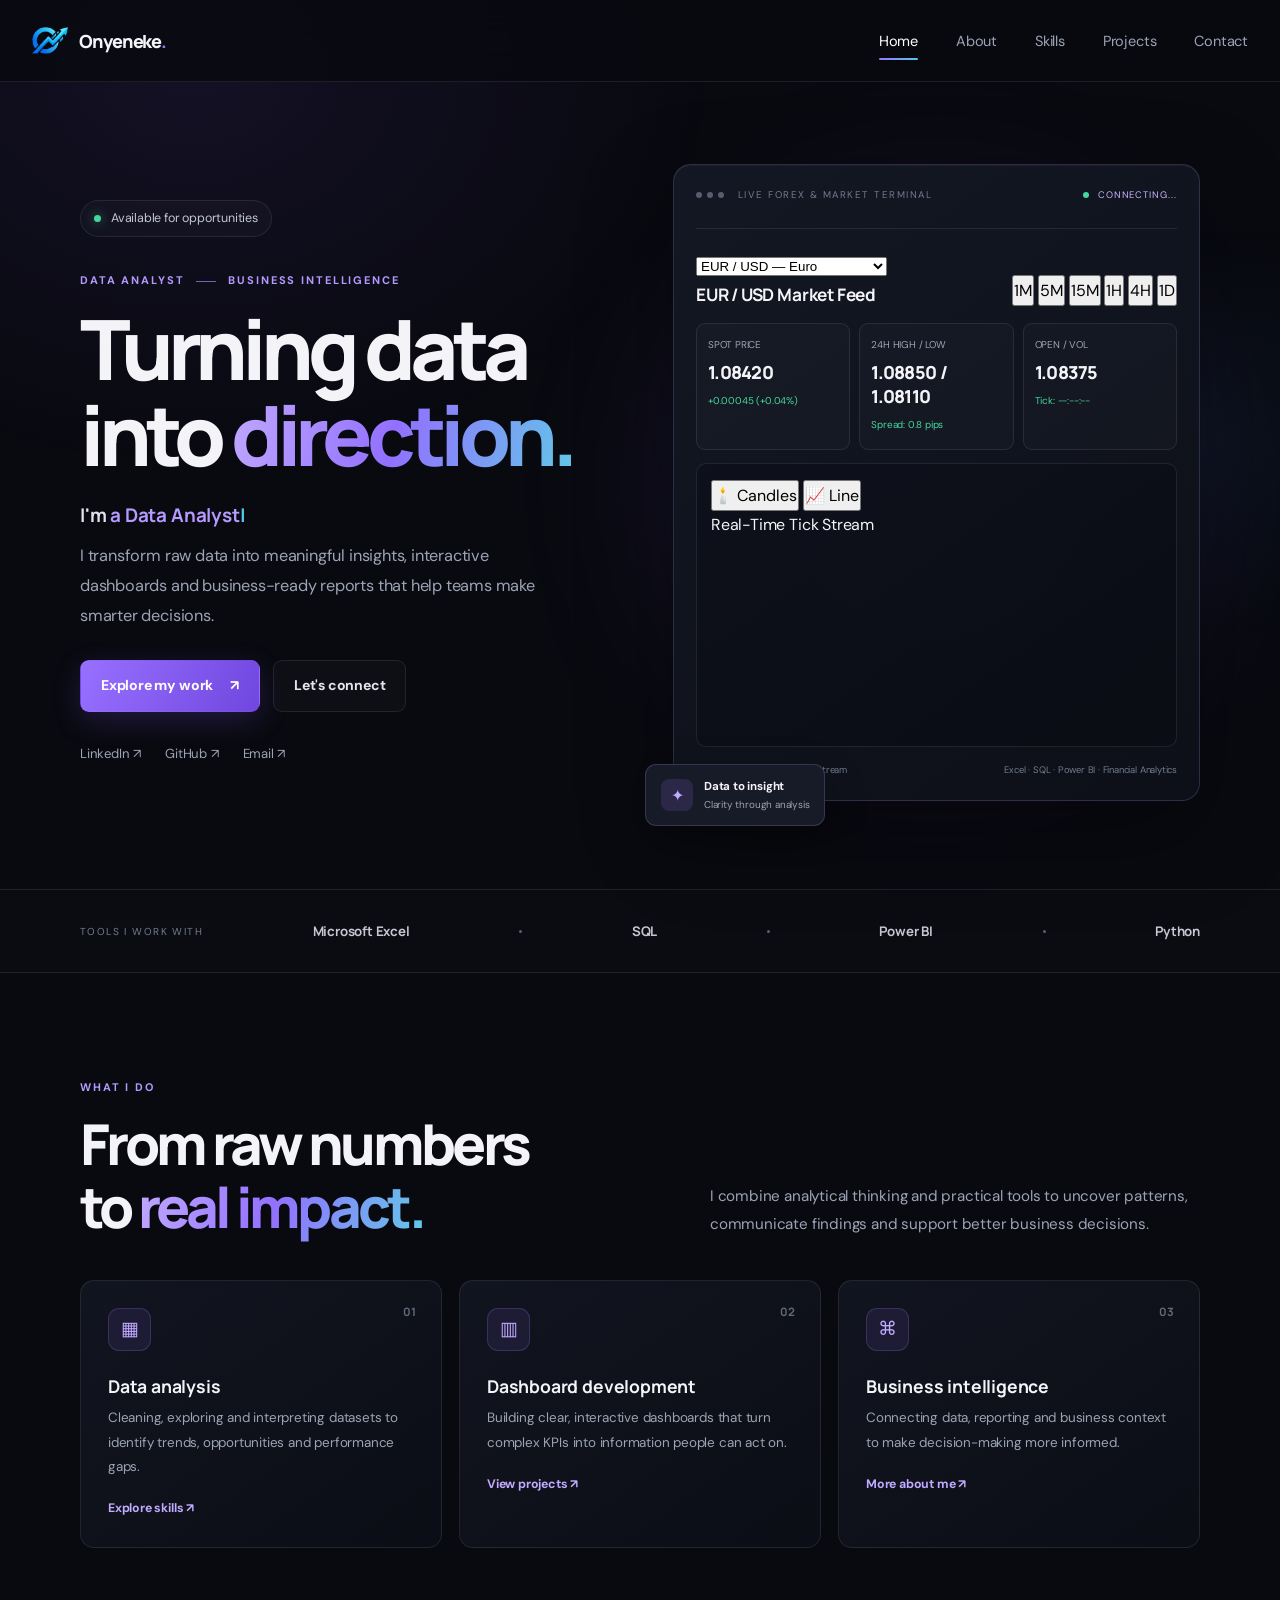
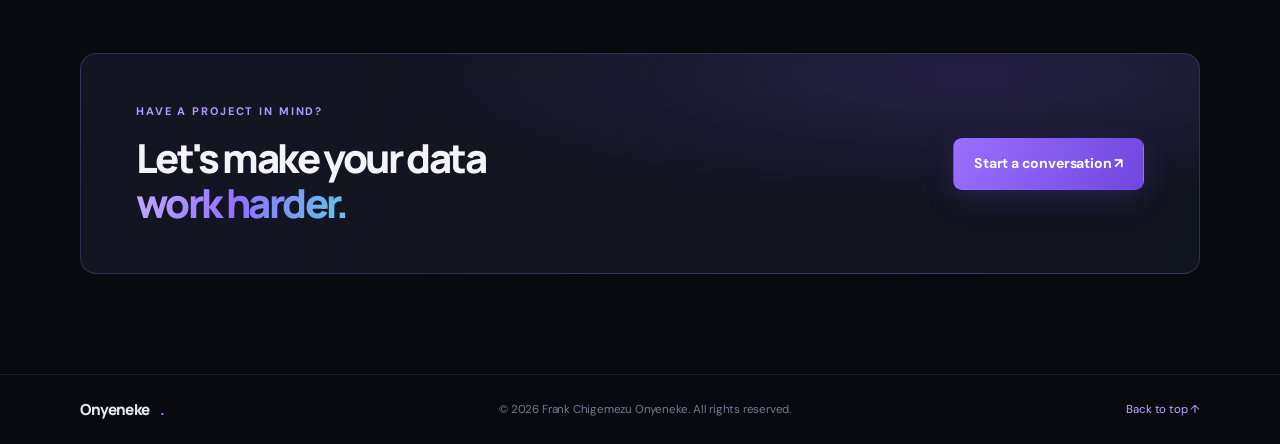
==== commit 78db52f8: "Update index.html" ====
--- a/index.html
+++ b/index.html
@@ -9,7 +9,7 @@
   <link rel="icon" href="images/onyeneke-icon.png">
   <link rel="preconnect" href="https://fonts.googleapis.com">
   <link rel="preconnect" href="https://fonts.gstatic.com" crossorigin>
-  <link href="https://fonts.googleapis.com/css2?family=DM+Sans:wght@400;500;600;700&family=Manrope:wght@400;500;600;700;800&display=swap" rel="stylesheet">
+  <link href="https://fonts.googleapis.com/css2?family=DM+Sans:wght@400;500;600;700&family=Manrope:wght@400;500;600;700;800&family=JetBrains+Mono:wght@400;500;600&display=swap" rel="stylesheet">
   <link rel="stylesheet" href="style.css">
 </head>
 <body class="home-page">
@@ -39,21 +39,80 @@
       </div>
       <div class="hero-visual">
         <div class="visual-glow"></div>
-        <div class="analytics-window">
-          <div class="window-top"><div class="window-dots"><i></i><i></i><i></i></div><span>ANALYTICS SNAPSHOT</span><span class="window-status"><i></i> DEMO VIEW</span></div>
-          <div class="dashboard-title"><div><small>BUSINESS INTELLIGENCE</small><h3>Performance overview</h3></div><span class="period">Illustrative data</span></div>
-          <div class="metric-grid">
-            <div class="metric"><span>Total revenue</span><strong>₦24.8M</strong><em>+12.8%</em></div>
-            <div class="metric"><span>Customers</span><strong>8,420</strong><em>+8.4%</em></div>
-            <div class="metric"><span>Conversion</span><strong>6.42%</strong><em>+2.1%</em></div>
+        
+        <!-- Live Financial Market Analytics Window -->
+        <div class="analytics-window" id="liveMarketWindow">
+          <div class="window-top">
+            <div class="window-dots"><i></i><i></i><i></i></div>
+            <span class="window-category">LIVE FOREX &amp; MARKET TERMINAL</span>
+            <span class="window-status live-status-badge" id="marketApiStatus">
+              <i class="status-pulse"></i> <span id="statusText">CONNECTING...</span>
+            </span>
           </div>
-          <div class="chart-panel"><div class="chart-heading"><div><small>REVENUE TREND</small><strong>Monthly performance</strong></div><span>Jan — Dec</span></div>
-            <div class="chart-area"><div class="chart-y"><span>30M</span><span>20M</span><span>10M</span><span>0</span></div><div class="chart-bars" aria-label="Illustrative monthly revenue chart">
-              <i style="--h:32%"></i><i style="--h:45%"></i><i style="--h:39%"></i><i style="--h:57%"></i><i style="--h:50%"></i><i style="--h:68%"></i><i style="--h:62%"></i><i style="--h:78%"></i><i style="--h:72%"></i><i style="--h:88%"></i><i style="--h:82%"></i><i style="--h:96%"></i>
-            </div></div><div class="chart-months"><span>Jan</span><span>Mar</span><span>May</span><span>Jul</span><span>Sep</span><span>Dec</span></div>
+
+          <div class="dashboard-title market-title-bar">
+            <div>
+              <div class="pair-selector-wrap">
+                <select id="currencyPairSelect" class="market-select" aria-label="Select Currency Pair">
+                  <option value="EURUSD" selected>EUR / USD — Euro</option>
+                  <option value="GBPUSD">GBP / USD — British Pound</option>
+                  <option value="USDJPY">USD / JPY — Japanese Yen</option>
+                  <option value="BTCUSD">BTC / USD — Bitcoin</option>
+                </select>
+              </div>
+              <h3 id="pairDisplayTitle">EUR / USD Market Feed</h3>
+            </div>
+            <div class="timeframe-picker" role="toolbar" aria-label="Chart Timeframe">
+              <button class="tf-btn" data-tf="1M">1M</button>
+              <button class="tf-btn active" data-tf="5M">5M</button>
+              <button class="tf-btn" data-tf="15M">15M</button>
+              <button class="tf-btn" data-tf="1H">1H</button>
+              <button class="tf-btn" data-tf="4H">4H</button>
+              <button class="tf-btn" data-tf="1D">1D</button>
+            </div>
           </div>
-          <div class="window-footer"><span><i></i> Sample dashboard concept</span><span>Excel · SQL · Power BI</span></div>
+
+          <!-- Real-Time Price Metrics Grid -->
+          <div class="metric-grid market-metrics-grid">
+            <div class="metric">
+              <span>SPOT PRICE</span>
+              <strong id="liveSpotPrice">1.08420</strong>
+              <em id="livePriceChange" class="badge-up">+0.00045 (+0.04%)</em>
+            </div>
+            <div class="metric">
+              <span>24H HIGH / LOW</span>
+              <strong id="liveHighLow">1.08850 / 1.08110</strong>
+              <em class="neutral-meta" id="spreadMeta">Spread: 0.8 pips</em>
+            </div>
+            <div class="metric">
+              <span>OPEN / VOL</span>
+              <strong id="liveOpenVol">1.08375</strong>
+              <em class="neutral-meta" id="lastTickTime">Tick: --:--:--</em>
+            </div>
+          </div>
+
+          <!-- Interactive Chart Engine Panel -->
+          <div class="chart-panel market-chart-container">
+            <div class="chart-controls-sub">
+              <div class="chart-type-toggle">
+                <button id="btnChartCandle" class="chart-mode-btn active" title="Candlestick Chart">🕯️ Candles</button>
+                <button id="btnChartLine" class="chart-mode-btn" title="Line Chart">📈 Line</button>
+              </div>
+              <span id="chartRangeIndicator" class="chart-sub-label">Real-Time Tick Stream</span>
+            </div>
+
+            <div class="canvas-wrapper">
+              <canvas id="marketChartCanvas" width="520" height="190"></canvas>
+              <div id="chartTooltip" class="chart-tooltip" hidden></div>
+            </div>
+          </div>
+
+          <div class="window-footer">
+            <span><i class="status-pulse green"></i> Real-time Exchange Rate Stream</span>
+            <span>Excel · SQL · Power BI · Financial Analytics</span>
+          </div>
         </div>
+
         <div class="floating-note"><span class="note-icon">✦</span><div><strong>Data to insight</strong><small>Clarity through analysis</small></div></div>
       </div>
     </div>
@@ -71,4 +130,5 @@
 </main>
 <footer><div class="container footer-inner"><a class="brand" href="index.html">Onyeneke<span class="accent">.</span></a><span>© 2026 Frank Chigemezu Onyeneke. All rights reserved.</span><a href="#top">Back to top ↑</a></div></footer>
 <script src="script.js"></script>
-</body></html>+</body>
+</html>
--- a/style.css
+++ b/style.css
@@ -1,959 +1,16 @@
-* {
-  box-sizing: border-box;
-  margin: 0;
-  padding: 0;
-  font-family: 'Plus Jakarta Sans', sans-serif;
-}
-
-:root {
-  --bg: #090b10;
-  --card: #11151c;
-  --card2: #151a22;
-  --text: #f4f6f8;
-  --muted: #9aa4b2;
-  --line: #252c36;
-  --accent: #8b5cf6;
-  --accent2: #a78bfa;
-}
-
-html {
-  scroll-behavior: smooth;
-}
-
-body {
-  background: var(--bg);
-  color: var(--text);
-  line-height: 1.6;
-  overflow-x: hidden;
-  letter-spacing: -0.01em;
-}
-
-a {
-  color: inherit;
-  text-decoration: none;
-}
-
-img {
-  max-width: 100%;
-  height: auto;
-}
-
-h1, h2, h3, .brand {
-  font-family: 'Syne', sans-serif;
-  letter-spacing: -0.02em;
-}
-
-.container {
-  width: min(1120px, 90%);
-  margin: auto;
-}
-
-.container-wide {
-  width: min(1240px, 92%);
-  margin: auto;
-}
-
-/* ==========================================
-   HEADER & NAVBAR
-   ========================================== */
-.site-header {
-  position: sticky;
-  top: 0;
-  z-index: 1000;
-  background: rgba(9, 11, 16, 0.92);
-  backdrop-filter: blur(16px);
-  -webkit-backdrop-filter: blur(16px);
-  border-bottom: 1px solid var(--line);
-}
-
-.navbar {
-  min-height: 76px;
-  display: flex;
-  align-items: center;
-  justify-content: space-between;
-  padding: 10px 0;
-}
-
-.brand {
-  display: flex;
-  align-items: center;
-  gap: 10px;
-  font-weight: 700;
-  font-size: 1.2rem;
-}
-
-.brand img {
-  border-radius: 9px;
-}
-
-.accent {
-  color: var(--accent2);
-}
-
-.nav-links {
-  list-style: none;
-  display: flex;
-  gap: 32px;
-  align-items: center;
-}
-
-.nav-links a {
-  color: var(--muted);
-  font-size: 0.94rem;
-  position: relative;
-  padding: 8px 0;
-  transition: color 0.2s ease;
-}
-
-.nav-links a:hover,
-.nav-links a.active {
-  color: #fff;
-}
-
-.nav-links a.active::after {
-  content: "";
-  position: absolute;
-  left: 0;
-  right: 0;
-  bottom: 0;
-  height: 2px;
-  background: var(--accent);
-}
-
-.menu-btn {
-  display: none;
-  background: none;
-  border: 0;
-  color: #fff;
-  font-size: 28px;
-  cursor: pointer;
-  padding: 4px;
-}
-
-/* ==========================================
-   HERO SECTION
-   ========================================== */
-.hero {
-  min-height: calc(100vh - 76px);
-  display: flex;
-  align-items: center;
-  padding: 40px 0;
-}
-
-.hero-grid {
-  display: grid;
-  grid-template-columns: 1.1fr 0.9fr;
-  gap: 50px;
-  align-items: center;
-  width: 100%;
-}
-
-.availability {
-  display: inline-flex;
-  gap: 9px;
-  align-items: center;
-  border: 1px solid var(--line);
-  background: var(--card);
-  border-radius: 999px;
-  padding: 7px 14px;
-  color: var(--muted);
-  font-size: 0.78rem;
-}
-
-.availability span {
-  width: 8px;
-  height: 8px;
-  border-radius: 50%;
-  background: #22c55e;
-}
-
-.eyebrow {
-  color: var(--accent2);
-  font-size: 0.75rem;
-  letter-spacing: 2px;
-  font-weight: 700;
-  margin-bottom: 12px;
-}
-
-.hero-name-title {
-  font-family: 'Syne', sans-serif;
-  font-size: clamp(2.5rem, 6vw, 3.8rem);
-  line-height: 1.05;
-  font-weight: 800;
-  margin: 15px 0 20px;
-  letter-spacing: -0.02em;
-}
-
-.hero-role-heading {
-  font-family: 'Syne', sans-serif;
-  font-size: clamp(1.2rem, 3vw, 1.6rem);
-  font-weight: 700;
-  margin-bottom: 20px;
-  color: #e2e8f0;
-}
-
-#typewriter, .cursor {
-  color: var(--accent2);
-}
-
-.cursor {
-  animation: blink 1s infinite;
-}
-
-.hero-description {
-  max-width: 650px;
-  color: var(--muted);
-  margin-bottom: 24px;
-  font-size: 1rem;
-}
-
-.hero-buttons {
-  display: flex;
-  gap: 12px;
-  flex-wrap: wrap;
-}
-
-.btn {
-  display: inline-block;
-  padding: 12px 22px;
-  border-radius: 10px;
-  font-weight: 600;
-  border: 1px solid var(--line);
-  font-size: 0.92rem;
-  text-align: center;
-  transition: all 0.3s ease;
-}
-
-.btn-primary {
-  background: linear-gradient(135deg, #8b5cf6, #6d28d9);
-  border: none;
-  color: white;
-  box-shadow: 0 4px 20px rgba(139, 92, 246, 0.4);
-}
-
-.btn-primary:hover {
-  transform: translateY(-2px);
-  box-shadow: 0 6px 25px rgba(167, 139, 250, 0.6);
-}
-
-.btn-secondary {
-  background: transparent;
-  border: 1px solid rgba(167, 139, 250, 0.3);
-}
-
-.btn-secondary:hover {
-  border-color: var(--accent2);
-  background: rgba(167, 139, 250, 0.1);
-  transform: translateY(-2px);
-}
-
-.socials {
-  display: flex;
-  gap: 22px;
-  margin-top: 28px;
-}
-
-.socials a {
-  color: var(--muted);
-  font-size: 0.9rem;
-  transition: color 0.2s;
-}
-
-.socials a:hover {
-  color: #fff;
-}
-
-/* ==========================================
-   CARDS & DASHBOARD WIDGETS
-   ========================================== */
-.data-card, .card, .stat-card, .form-card, .contact-card, .project-card {
-  background: var(--card);
-  border: 1px solid var(--line);
-  border-radius: 18px;
-}
-
-.data-card {
-  padding: 20px;
-  box-shadow: 0 20px 60px rgba(0,0,0,0.25);
-}
-
-.card-dots {
-  display: flex;
-  gap: 6px;
-  margin-bottom: 20px;
-}
-
-.card-dots span {
-  width: 7px;
-  height: 7px;
-  border-radius: 50%;
-  background: #47505d;
-}
-
-.dashboard-head {
-  display: flex;
-  justify-content: space-between;
-  align-items: center;
-}
-
-.dashboard-head small {
-  display: block;
-  color: var(--muted);
-  font-size: 0.65rem;
-  letter-spacing: 1.2px;
-}
-
-.dashboard-head strong {
-  display: block;
-  margin-top: 4px;
-}
-
-.growth {
-  color: #c4b5fd;
-  background: rgba(139, 92, 246, 0.13);
-  border: 1px solid rgba(139, 92, 246, 0.25);
-  padding: 5px 9px;
-  border-radius: 8px;
-  font-size: 0.75rem;
-}
-
-.market-row {
-  display: flex;
-  justify-content: space-between;
-  align-items: center;
-  margin-top: 12px;
-  padding: 9px 11px;
-  border: 1px solid var(--line);
-  border-radius: 9px;
-  background: #0d1117;
-  font-size: 0.75rem;
-}
-
-.market-row span { color: var(--muted); }
-.market-row strong { color: #fff; }
-.market-row b { color: #c4b5fd; font-weight: 600; }
-
-.live-badge {
-  display: flex;
-  align-items: center;
-  gap: 6px;
-}
-
-.live-badge i {
-  width: 6px;
-  height: 6px;
-  border-radius: 50%;
-  background: #fff;
-  display: block;
-  animation: blink 1s infinite;
-}
-
-.bars {
-  height: 200px;
-  display: flex;
-  align-items: flex-end;
-  gap: 8px;
-  border-bottom: 1px solid var(--line);
-  padding: 20px 8px 0;
-  margin-top: 15px;
-  overflow: hidden;
-}
-
-.market-bar {
-  flex: 1;
-  background: #ffffff;
-  border-radius: 5px 5px 0 0;
-  opacity: 0;
-  transform: scaleY(0);
-  transform-origin: bottom;
-  transition: height 1.4s ease, opacity 1.2s ease, transform 1.4s ease;
-}
-
-.market-bar.bar-visible {
-  opacity: 1;
-  transform: scaleY(1);
-}
-
-.mini-stats {
-  display: grid;
-  grid-template-columns: repeat(3, 1fr);
-  gap: 10px;
-  margin-top: 15px;
-}
-
-.mini-stats div {
-  background: var(--card2);
-  border-radius: 10px;
-  padding: 12px;
-}
-
-.mini-stats small {
-  display: block;
-  color: var(--muted);
-  font-size: 0.7rem;
-}
-
-.mini-stats strong {
-  font-size: 1.15rem;
-}
-
-/* ==========================================
-   SECTIONS & LAYOUT GRIDS
-   ========================================== */
-.section {
-  padding: 70px 0;
-}
-
-.section-heading {
-  margin-bottom: 35px;
-}
-
-.section-heading h1,
-.section-heading h2 {
-  font-size: clamp(2rem, 5vw, 3.2rem);
-  line-height: 1.1;
-}
-
-.intro {
-  color: var(--muted);
-  max-width: 650px;
-  margin-top: 14px;
-}
-
-.three-grid, .two-grid, .stats-grid {
-  display: grid;
-  grid-template-columns: repeat(3, 1fr);
-  gap: 20px;
-}
-
-.two-grid {
-  grid-template-columns: 1fr 1fr;
-}
-
-.card {
-  padding: 26px;
-  transition: all 0.35s ease;
-}
-
-.card:hover, .glow-card:hover {
-  border-color: var(--accent2);
-  box-shadow: 0 0 25px rgba(167, 139, 250, 0.22);
-  transform: translateY(-4px);
-}
-
-.card .icon, .icon {
-  width: 42px;
-  height: 42px;
-  display: grid;
-  place-items: center;
-  background: rgba(139, 92, 246, 0.12);
-  border-radius: 11px;
-  color: var(--accent2);
-  font-size: 1.2rem;
-}
-
-.card h2, .card h3 {
-  margin: 15px 0 8px;
-}
-
-.card p {
-  color: var(--muted);
-}
-
-.page {
-  padding: 60px 0 90px;
-}
-
-.about-grid {
-  display: grid;
-  grid-template-columns: 0.85fr 1.15fr;
-  gap: 50px;
-  align-items: center;
-}
-
-.profile-image {
-  border: 1px solid var(--line);
-  border-radius: 20px;
-  overflow: hidden;
-  background: var(--card);
-}
-
-.profile-image img {
-  width: 100%;
-  display: block;
-  object-fit: cover;
-}
-
-.about-text h2 {
-  margin-bottom: 10px;
-}
-
-.about-text p {
-  color: var(--muted);
-  margin-bottom: 24px;
-}
-
-.stats-grid {
-  margin: 50px 0;
-  grid-template-columns: repeat(3, 1fr);
-}
-
-.stat-card {
-  padding: 25px;
-  text-align: center;
-}
-
-.stat-card strong {
-  display: block;
-  color: var(--accent2);
-  font-size: 2.3rem;
-}
-
-.stat-card span {
-  color: var(--muted);
-  font-size: 0.85rem;
-}
-
-.muted { color: var(--muted); }
-
-.tag {
-  display: inline-block;
-  padding: 6px 11px;
-  border-radius: 999px;
-  background: rgba(139, 92, 246, 0.1);
-  border: 1px solid rgba(139, 92, 246, 0.25);
-  color: #c4b5fd;
-  font-size: 0.75rem;
-}
-
-/* ==========================================
-   SKILLS PAGE
-   ========================================== */
-.skills-grid {
-  display: grid;
-  grid-template-columns: 1fr 1fr;
-  gap: 50px;
-}
-
-.soft-skills {
-  display: flex;
-  flex-wrap: wrap;
-  gap: 12px;
-}
-
-.skill-pill {
-  padding: 10px 18px;
-  background: #151128;
-  border: 1px solid rgba(167, 139, 250, 0.2);
-  border-radius: 999px;
-  color: #e2e8f0;
-  font-size: 0.88rem;
-  font-weight: 500;
-  cursor: pointer;
-  transition: all 0.35s ease;
-}
-
-.skill-pill:hover {
-  background: rgba(167, 139, 250, 0.15);
-  border-color: #a78bfa;
-  color: #ffffff;
-  transform: translateY(-3px);
-  box-shadow: 0 0 18px rgba(167, 139, 250, 0.4);
-}
-
-.technical-skills {
-  display: flex;
-  flex-direction: column;
-  gap: 20px;
-}
-
-.skill {
-  padding: 14px 18px;
-  background: #151128;
-  border: 1px solid rgba(167, 139, 250, 0.1);
-  border-radius: 12px;
-  transition: all 0.3s ease;
-}
-
-.skill:hover {
-  border-color: rgba(167, 139, 250, 0.4);
-  box-shadow: 0 0 20px rgba(167, 139, 250, 0.18);
-}
-
-.skill > div:first-child {
-  display: flex;
-  justify-content: space-between;
-  align-items: center;
-  margin-bottom: 8px;
-  font-size: 0.95rem;
-  font-weight: 600;
-}
-
-.skill b {
-  color: var(--accent2);
-}
-
-.progress {
-  width: 100%;
-  height: 9px;
-  background: rgba(255, 255, 255, 0.06);
-  border-radius: 999px;
-  overflow: hidden;
-}
-
-.progress i {
-  display: block;
-  height: 100%;
-  width: 0%;
-  background: linear-gradient(90deg, #8b5cf6, #c084fc);
-  border-radius: 999px;
-  box-shadow: 0 0 12px rgba(167, 139, 250, 0.8);
-  transition: width 1.5s cubic-bezier(0.16, 1, 0.3, 1);
-}
-
-/* ==========================================
-   PROJECTS PAGE
-   ========================================== */
-.filters {
-  display: flex;
-  gap: 10px;
-  flex-wrap: wrap;
-  margin-bottom: 30px;
-}
-
-.filter-btn {
-  border: 1px solid var(--line);
-  background: var(--card);
-  color: var(--muted);
-  padding: 9px 18px;
-  border-radius: 999px;
-  cursor: pointer;
-  transition: all 0.2s;
-}
-
-.filter-btn:hover,
-.filter-btn.active {
-  background: var(--accent);
-  border-color: var(--accent);
-  color: #fff;
-}
-
-.projects-grid {
-  display: grid;
-  grid-template-columns: repeat(3, 1fr);
-  gap: 22px;
-}
-
-.project-card {
-  overflow: hidden;
-  transition: all 0.25s ease;
-}
-
-.project-card:hover {
-  border-color: rgba(139, 92, 246, 0.6);
-  transform: translateY(-4px);
-}
-
-.project-card[hidden] {
-  display: none;
-}
-
-.preview-btn {
-  display: block;
-  width: 100%;
-  border: 0;
-  background: none;
-  padding: 0;
-  cursor: zoom-in;
-}
-
-.preview-btn img {
-  width: 100%;
-  height: 200px;
-  object-fit: cover;
-  display: block;
-}
-
-.project-content {
-  padding: 20px;
-}
-
-.project-content h2 {
-  font-size: 1.15rem;
-  margin: 12px 0 7px;
-}
-
-.project-content p {
-  color: var(--muted);
-  font-size: 0.86rem;
-}
-
-.project-link {
-  display: inline-block;
-  margin-top: 15px;
-  color: #c4b5fd;
-  font-weight: 600;
-  font-size: 0.85rem;
-}
-
-/* Modal Popup */
-.modal {
-  position: fixed;
-  inset: 0;
-  background: rgba(0, 0, 0, 0.88);
-  display: none;
-  place-items: center;
-  padding: 20px;
-  z-index: 2000;
-}
-
-.modal.show {
-  display: grid;
-}
-
-.modal-image {
-  max-width: 95%;
-  max-height: 85vh;
-  border-radius: 14px;
-  border: 1px solid var(--line);
-  object-fit: contain;
-}
-
-.close-btn {
-  position: absolute;
-  right: 20px;
-  top: 20px;
-  width: 42px;
-  height: 42px;
-  border-radius: 50%;
-  background: var(--card);
-  border: 1px solid var(--line);
-  color: white;
-  font-size: 25px;
-  cursor: pointer;
-}
-
-/* ==========================================
-   CONTACT PAGE
-   ========================================== */
-.contact-grid {
-  display: grid;
-  grid-template-columns: 1fr 1fr;
-  gap: 24px;
-}
-
-.form-card {
-  padding: 28px;
-}
-
-.form-group {
-  margin-bottom: 18px;
-}
-
-.form-group label {
-  display: block;
-  font-size: 0.85rem;
-  margin-bottom: 7px;
-}
-
-.form-group input,
-.form-group textarea {
-  width: 100%;
-  padding: 13px 14px;
-  background: #0d1117;
-  border: 1px solid var(--line);
-  border-radius: 10px;
-  color: #fff;
-  font: inherit;
-  outline: none;
-}
-
-.form-group textarea {
-  min-height: 140px;
-  resize: vertical;
-}
-
-.form-group input:focus,
-.form-group textarea:focus {
-  border-color: var(--accent);
-}
-
-.submit-btn {
-  width: 100%;
-  border: 0;
-  border-radius: 10px;
-  padding: 13px;
-  background: var(--accent);
-  color: #fff;
-  font: inherit;
-  font-weight: 600;
-  cursor: pointer;
-}
-
-.submit-btn:hover {
-  background: #7c3aed;
-}
-
-#message-status {
-  display: none;
-  color: #c4b5fd;
-  margin-top: 12px;
-  font-size: 0.85rem;
-  text-align: center;
-}
-
-.cards {
-  display: grid;
-  grid-template-columns: 1fr 1fr;
-  gap: 18px;
-}
-
-.contact-card {
-  padding: 22px;
-  display: block;
-  transition: all 0.25s ease;
-}
-
-.contact-card small {
-  display: block;
-  color: var(--muted);
-  text-transform: uppercase;
-  letter-spacing: 1.5px;
-  margin-top: 16px;
-  font-size: 0.72rem;
-}
-
-.contact-card strong {
-  display: block;
-  margin-top: 4px;
-  font-size: 0.88rem;
-  overflow-wrap: anywhere;
-}
-
-footer {
-  border-top: 1px solid var(--line);
-  padding: 25px 0;
-  color: #737d8b;
-  font-size: 0.8rem;
-  text-align: center;
-}
-
-@keyframes blink {
-  50% { opacity: 0; }
-}
-
-/* ==========================================
-   RESPONSIVE MEDIA QUERIES (TABLETS & PHONES)
-   ========================================== */
-
-/* Tablets & Small Laptops (under 1024px) */
-@media (max-width: 1024px) {
-  .hero-grid,
-  .about-grid,
-  .skills-grid,
-  .contact-grid {
-    grid-template-columns: 1fr;
-    gap: 40px;
-  }
-
-  .projects-grid {
-    grid-template-columns: repeat(2, 1fr);
-  }
-
-  .data-card {
-    max-width: 600px;
-    margin: 0 auto;
-  }
-}
-
-/* Mobile Devices & Small Tablets (under 768px) */
-@media (max-width: 768px) {
-  .menu-btn {
-    display: block;
-  }
-
-  .nav-links {
-    display: none;
-    position: absolute;
-    left: 0;
-    right: 0;
-    top: 100%;
-    background: var(--card);
-    padding: 20px 6%;
-    border-bottom: 1px solid var(--line);
-    flex-direction: column;
-    align-items: flex-start;
-    gap: 16px;
-    box-shadow: 0 10px 25px rgba(0,0,0,0.5);
-  }
-
-  .nav-links.open {
-    display: flex;
-  }
-
-  .nav-links a {
-    width: 100%;
-    padding: 8px 0;
-  }
-
-  .hero {
-    padding: 20px 0 40px;
-    min-height: auto;
-  }
-
-  .hero-name-title {
-    font-size: 2.5rem;
-  }
-
-  .hero-buttons {
-    flex-direction: column;
-  }
-
-  .btn {
-    width: 100%;
-  }
-
-  .three-grid,
-  .two-grid,
-  .stats-grid,
-  .projects-grid,
-  .cards {
-    grid-template-columns: 1fr;
-  }
-
-  .page {
-    padding-top: 40px;
-  }
-
-  .bars {
-    height: 160px;
-  }
-}
-
-/* Extra Small Phones (under 480px) */
-@media (max-width: 480px) {
-  .container, .container-wide {
-    width: 90%;
-  }
-
-  .hero-name-title {
-    font-size: 2.1rem;
-  }
-
-  .form-card, .card, .stat-card, .data-card {
-    padding: 18px;
-  }
-
-  .mini-stats {
-    grid-template-columns: repeat(3, 1fr);
-    gap: 6px;
-  }
-
-  .mini-stats div {
-    padding: 8px;
-  }
-
-  .mini-stats strong {
-    font-size: 1rem;
-  }
-}
+/* ONYENEKE — refined dark portfolio system */
+:root{--bg:#090a10;--surface:#10131c;--surface-2:#151925;--line:rgba(255,255,255,.085);--text:#f4f4f8;--muted:#9ca3b4;--muted-2:#727b8e;--purple:#9a75ff;--purple-2:#7650e8;--cyan:#54c8e8;--green:#45d69b;--font:"DM Sans",sans-serif;--display:"Manrope",sans-serif}
+*{box-sizing:border-box;margin:0;padding:0}html{scroll-behavior:smooth;scroll-padding-top:90px}body{background:var(--bg);color:var(--text);font-family:var(--font);line-height:1.7;letter-spacing:-.012em;overflow-x:hidden}body:before{content:"";position:fixed;inset:0;pointer-events:none;z-index:-1;background:radial-gradient(ellipse at 15% 8%,rgba(115,74,220,.10),transparent 34%),radial-gradient(ellipse at 90% 48%,rgba(36,143,177,.055),transparent 32%)}a{color:inherit;text-decoration:none}img{display:block;max-width:100%}button,input,textarea{font:inherit}button,a{-webkit-tap-highlight-color:transparent}button:focus-visible,a:focus-visible,input:focus-visible,textarea:focus-visible{outline:2px solid var(--purple);outline-offset:4px}.container{width:min(1120px,calc(100% - 48px));margin-inline:auto}.container-wide{width:min(1280px,calc(100% - 64px));margin-inline:auto}.accent{color:var(--purple)}.gradient-text{background:linear-gradient(105deg,#c2aaff 0%,#9270ff 48%,#62c9e8 100%);-webkit-background-clip:text;background-clip:text;color:transparent}.site-header{height:82px;position:sticky;top:0;z-index:1000;background:rgba(9,10,16,.84);border-bottom:1px solid var(--line);backdrop-filter:blur(18px);-webkit-backdrop-filter:blur(18px)}.navbar{height:100%;display:flex;align-items:center;justify-content:space-between}.brand{display:inline-flex;align-items:center;gap:11px;font:800 1.13rem var(--display);letter-spacing:-.06em}.brand img{width:36px;height:36px;object-fit:contain}.nav-links{display:flex;align-items:center;gap:38px;list-style:none}.nav-links a{font-size:.91rem;color:var(--muted);transition:color .2s;position:relative;padding:10px 0}.nav-links a:hover,.nav-links a.active{color:#fff}.nav-links a.active:after{content:"";position:absolute;left:0;right:0;bottom:1px;height:2px;border-radius:3px;background:linear-gradient(90deg,var(--purple),var(--cyan))}.menu-btn{display:none;background:transparent;border:0;width:42px;height:42px;cursor:pointer}.menu-btn span{display:block;width:22px;height:2px;background:white;margin:6px auto;border-radius:3px}
+.hero{min-height:690px;display:flex;align-items:center;padding:82px 0 88px;position:relative}.hero-grid{display:grid;grid-template-columns:1fr 1fr;gap:66px;align-items:center}.hero-copy{max-width:570px}.availability{display:inline-flex;align-items:center;gap:10px;padding:7px 13px;border:1px solid var(--line);border-radius:30px;background:rgba(255,255,255,.025);color:#c0c6d3;font-size:.78rem}.availability span,.status-dot{width:7px;height:7px;background:var(--green);border-radius:50%;box-shadow:0 0 12px rgba(69,214,155,.65)}.eyebrow{font-size:.69rem;font-weight:700;letter-spacing:.17em;color:#b29aff;margin-bottom:15px}.hero-copy>.eyebrow{margin-top:34px}.hero-copy>.eyebrow i{display:inline-block;width:20px;height:1px;background:#7762b9;vertical-align:middle;margin:0 7px}.hero h1,.page-heading h1{font:800 clamp(3.4rem,6.5vw,5.7rem)/1.04 var(--display);letter-spacing:-.075em}.hero-role{font:700 1.18rem var(--display);margin:24px 0 13px;color:#e5e2ee}.hero-role span{color:#b69aff}.cursor{color:var(--cyan);animation:blink .9s infinite}.hero-description{color:var(--muted);font-size:1.02rem;max-width:490px;line-height:1.85}.hero-buttons{display:flex;gap:13px;flex-wrap:wrap;margin-top:29px}.btn{display:inline-flex;align-items:center;justify-content:center;gap:17px;padding:13px 20px;border-radius:9px;font-weight:700;font-size:.88rem;border:1px solid transparent;transition:transform .2s,border-color .2s,background .2s,box-shadow .2s;cursor:pointer}.btn:hover{transform:translateY(-3px)}.btn-primary{background:linear-gradient(115deg,#9870ff,#7047df);color:#fff;box-shadow:0 9px 28px rgba(119,78,224,.22)}.btn-primary:hover{box-shadow:0 12px 34px rgba(119,78,224,.36)}.btn-secondary{border-color:var(--line);background:rgba(255,255,255,.025);color:#e5e5ed}.btn-secondary:hover{border-color:rgba(174,145,255,.5);background:rgba(151,113,255,.08)}.socials{display:flex;gap:24px;margin-top:31px}.socials a,.text-link{color:var(--muted);font-size:.82rem;transition:color .2s}.socials a:hover,.text-link:hover{color:#fff}
+.hero-visual{position:relative;min-width:0}.visual-glow{position:absolute;inset:12% 5%;background:rgba(125,83,239,.22);filter:blur(85px);border-radius:50%}.analytics-window{position:relative;border:1px solid rgba(181,164,255,.18);border-radius:18px;background:linear-gradient(145deg,rgba(20,24,36,.98),rgba(13,16,24,.98));padding:22px;box-shadow:0 32px 90px rgba(0,0,0,.42),inset 0 1px rgba(255,255,255,.04)}.window-top{display:flex;align-items:center;gap:14px;padding-bottom:24px;border-bottom:1px solid var(--line)}.window-dots{display:flex;gap:5px}.window-dots i{width:6px;height:6px;border-radius:50%;background:#555d70}.window-top>span:nth-child(2){font-size:.61rem;letter-spacing:.15em;color:var(--muted-2)}.window-status{margin-left:auto;color:#c7b6ff;font-size:.59rem;letter-spacing:.1em}.window-status i{display:inline-block;width:6px;height:6px;background:var(--green);border-radius:50%;margin-right:5px}.dashboard-title{display:flex;justify-content:space-between;align-items:end;padding:23px 0 17px}.dashboard-title small,.chart-heading small{display:block;color:var(--muted-2);font-size:.6rem;letter-spacing:.13em}.dashboard-title h3{font:700 1.08rem var(--display);margin-top:4px}.period{font-size:.62rem;color:var(--muted-2);border:1px solid var(--line);border-radius:5px;padding:4px 7px}.metric-grid{display:grid;grid-template-columns:repeat(3,1fr);gap:9px}.metric{padding:13px 11px;border:1px solid var(--line);border-radius:9px;background:rgba(255,255,255,.018)}.metric span{display:block;font-size:.62rem;color:var(--muted)}.metric strong{display:block;font:800 1.12rem var(--display);margin:6px 0 1px;letter-spacing:-.04em}.metric em{font-size:.62rem;color:var(--green);font-style:normal}.chart-panel{margin-top:13px;padding:16px 14px 10px;border:1px solid var(--line);border-radius:10px;background:rgba(5,7,12,.25)}.chart-heading{display:flex;justify-content:space-between;align-items:center}.chart-heading strong{display:block;font-size:.77rem;margin-top:4px}.chart-heading>span{font-size:.62rem;color:var(--muted-2)}.chart-area{height:156px;display:flex;gap:12px;margin-top:15px}.chart-y{display:flex;flex-direction:column;justify-content:space-between;color:#646d80;font-size:.55rem;padding-bottom:2px}.chart-bars{flex:1;display:flex;align-items:flex-end;justify-content:space-between;gap:7px;border-bottom:1px solid var(--line);background:repeating-linear-gradient(to bottom,transparent 0,transparent 37px,rgba(255,255,255,.045) 38px)}.chart-bars i{display:block;width:100%;height:var(--h);border-radius:3px 3px 0 0;background:linear-gradient(180deg,#b69aff,#7653df 85%);opacity:.88;transform-origin:bottom;animation:bar-rise 1s ease both}.chart-bars i:nth-child(3n){background:linear-gradient(180deg,#6dd3e7,#4a86c6)}.chart-months{display:flex;justify-content:space-between;margin:7px 0 0 28px;color:#687184;font-size:.55rem}.window-footer{display:flex;justify-content:space-between;gap:10px;padding-top:15px;color:var(--muted-2);font-size:.59rem}.window-footer i{display:inline-block;width:6px;height:6px;background:var(--green);border-radius:50%;margin-right:5px}.floating-note{position:absolute;left:-28px;bottom:-25px;display:flex;align-items:center;gap:11px;padding:12px 15px;background:#171a27;border:1px solid rgba(181,164,255,.2);border-radius:11px;box-shadow:0 15px 40px rgba(0,0,0,.3)}.note-icon{display:grid;place-items:center;width:32px;height:32px;background:rgba(154,117,255,.15);border-radius:8px;color:#c2aaff}.floating-note strong,.floating-note small{display:block}.floating-note strong{font-size:.72rem}.floating-note small{font-size:.62rem;color:var(--muted)}
+.trust-strip{border-block:1px solid var(--line);background:rgba(255,255,255,.012)}.trust-inner{min-height:82px;display:flex;align-items:center;justify-content:space-between;gap:20px}.trust-inner>span{font-size:.63rem;letter-spacing:.14em;color:var(--muted-2)}.trust-inner strong{font:700 .83rem var(--display);color:#c5c8d2}.trust-inner i{width:3px;height:3px;border-radius:50%;background:#596174}.section{padding:105px 0}.section-heading{margin-bottom:42px}.split-heading{display:flex;justify-content:space-between;align-items:end;gap:45px}.section-heading h2,.cta-card h2{font:800 clamp(2.2rem,4.4vw,3.6rem)/1.12 var(--display);letter-spacing:-.065em}.intro{color:var(--muted);max-width:490px;font-size:.95rem;line-height:1.85}.three-grid{display:grid;grid-template-columns:repeat(3,1fr);gap:17px}.service-card,.info-card,.skill-panel,.form-card{border:1px solid var(--line);background:linear-gradient(145deg,rgba(19,22,33,.9),rgba(13,15,23,.92));border-radius:14px}.service-card{position:relative;padding:27px;min-height:260px;transition:transform .25s,border-color .25s}.service-card:hover,.project-card:hover,.info-card:hover{transform:translateY(-5px);border-color:rgba(165,134,255,.4)}.service-number{position:absolute;right:25px;top:23px;color:#61697a;font:700 .72rem var(--display)}.service-icon{display:grid;place-items:center;width:43px;height:43px;border:1px solid rgba(166,136,255,.2);background:rgba(148,111,255,.1);border-radius:11px;color:#c2aaff;font-size:1.2rem}.service-card h3,.info-card h3{font:700 1.1rem var(--display);margin:23px 0 8px}.service-card p,.info-card p{color:var(--muted);font-size:.84rem;line-height:1.8}.service-card>a{display:inline-block;margin-top:19px;color:#c1aaff;font-size:.77rem;font-weight:700}.cta-section{padding:0 0 100px}.cta-card{padding:48px 55px;border:1px solid rgba(166,136,255,.22);border-radius:16px;background:radial-gradient(ellipse at 80% 10%,rgba(119,78,224,.2),transparent 45%),linear-gradient(110deg,#141523,#10141d);display:flex;align-items:center;justify-content:space-between;gap:30px}.cta-card h2{font-size:2.5rem}
+.page{padding:75px 0 105px}.page-heading{margin-bottom:54px}.page-heading h1{font-size:clamp(2.8rem,5vw,4.6rem)}.page-heading .intro{margin-top:15px}.about-layout{display:grid;grid-template-columns:.78fr 1.22fr;gap:70px;align-items:center}.portrait-wrap{max-width:440px}.portrait-frame{position:relative;aspect-ratio:4/5;border-radius:16px;overflow:hidden;border:1px solid rgba(181,164,255,.2);background:radial-gradient(ellipse at 50% 30%,rgba(135,103,215,.3),transparent 60%),linear-gradient(145deg,#1b1d2b,#10131b)}.portrait-frame img{position:relative;z-index:1;width:100%;height:100%;object-fit:cover;object-position:center 25%;filter:grayscale(100%);transition:filter .4s}.portrait-frame:hover img{filter:grayscale(35%)}.portrait-initials{position:absolute;inset:0;display:grid;place-items:center;font:800 5rem var(--display);letter-spacing:-.1em;color:rgba(202,185,255,.24)}.portrait-caption{display:flex;align-items:center;gap:9px;margin-top:14px;color:var(--muted);font-size:.75rem}.about-copy h2{font:800 clamp(1.9rem,3.5vw,2.8rem)/1.2 var(--display);letter-spacing:-.06em;margin-bottom:22px}.about-copy>p:not(.eyebrow){color:var(--muted);font-size:.91rem;line-height:1.9;margin-bottom:15px}.about-actions{display:flex;align-items:center;gap:22px;margin-top:26px}.stats-grid{display:grid;grid-template-columns:repeat(3,1fr);gap:16px;margin:70px 0 35px}.stat-card{text-align:center;padding:24px;border:1px solid var(--line);border-radius:12px;background:rgba(255,255,255,.018)}.stat-card strong{display:block;font:800 2.2rem var(--display);color:#b69aff;letter-spacing:-.06em}.stat-card span{font-size:.77rem;color:var(--muted)}.two-grid{display:grid;grid-template-columns:1fr 1fr;gap:16px}.info-card{padding:27px;transition:transform .2s,border-color .2s}.info-card h3{font-size:1.2rem;margin:12px 0 5px}.muted{display:block;color:var(--muted-2);font-size:.75rem;margin-top:9px}
+.skills-layout{display:grid;grid-template-columns:1.05fr .95fr;gap:18px}.skill-panel{padding:30px}.panel-heading{display:flex;justify-content:space-between;align-items:center;padding-bottom:22px;border-bottom:1px solid var(--line);margin-bottom:22px}.panel-heading .eyebrow{margin-bottom:5px}.panel-heading h2{font:800 1.5rem var(--display);letter-spacing:-.05em}.panel-symbol{display:grid;place-items:center;width:42px;height:42px;border-radius:11px;background:rgba(154,117,255,.12);color:#c3adff;font-size:1.25rem}.skill-list{display:grid;gap:20px}.skill-item>div:first-child{display:flex;justify-content:space-between;gap:12px;margin-bottom:9px}.skill-item strong{font-size:.85rem}.skill-item span{font-size:.68rem;color:var(--muted-2)}.skill-track{height:6px;border-radius:10px;background:#252938;overflow:hidden}.skill-track i{display:block;width:var(--level);height:100%;border-radius:10px;background:linear-gradient(90deg,#7650e8,#b39aff,#62c9e8);transform:scaleX(0);transform-origin:left;transition:transform 1.2s cubic-bezier(.2,.8,.2,1)}.skill-track.in-view i{transform:scaleX(1)}.skill-note{font-size:.67rem;color:var(--muted-2);margin-top:22px}.panel-intro{color:var(--muted);font-size:.86rem;margin-bottom:22px}.pill-list{display:flex;flex-wrap:wrap;gap:9px}.pill-list span{padding:9px 12px;border:1px solid rgba(166,136,255,.16);border-radius:7px;background:rgba(151,113,255,.055);font-size:.74rem;color:#d5d0e5}.approach-card{margin-top:35px;padding:22px;border-radius:11px;background:linear-gradient(120deg,rgba(133,93,231,.12),rgba(75,173,201,.06));border:1px solid rgba(166,136,255,.16)}.approach-card h3{font:800 1.35rem/1.3 var(--display);margin:8px 0}.approach-card p{color:var(--muted);font-size:.78rem;line-height:1.8}
+.filters{display:flex;gap:9px;flex-wrap:wrap;margin:-12px 0 28px}.filter-btn{border:1px solid var(--line);background:rgba(255,255,255,.025);color:var(--muted);padding:9px 15px;border-radius:7px;font-size:.78rem;cursor:pointer;transition:.2s}.filter-btn:hover,.filter-btn.active{background:rgba(145,106,244,.16);border-color:rgba(165,134,255,.55);color:#e9e0ff}.filter-btn span{margin-left:5px;color:#c3aaff}.projects-grid{display:grid;grid-template-columns:repeat(3,1fr);gap:18px}.project-card{overflow:hidden;border:1px solid var(--line);border-radius:13px;background:linear-gradient(145deg,#141722,#0f121a);transition:transform .25s,border-color .25s}.project-card[hidden]{display:none}.preview-btn{display:block;width:100%;height:190px;padding:0;border:0;background:#171b28;cursor:zoom-in;overflow:hidden}.preview-btn img{width:100%;height:100%;object-fit:cover;transition:transform .5s,opacity .3s}.project-card:hover .preview-btn img{transform:scale(1.045);opacity:.9}.project-content{padding:20px}.tag-row{display:flex;align-items:center;gap:6px;min-height:25px}.tag{display:inline-block;padding:4px 8px;border:1px solid rgba(166,136,255,.2);border-radius:5px;background:rgba(145,106,244,.09);color:#c8b5ff;font-size:.62rem}.project-index{margin-left:auto;color:var(--muted-2);font-size:.65rem}.project-content h2{font:700 1rem/1.4 var(--display);margin:13px 0 7px;letter-spacing:-.03em}.project-content p{color:var(--muted);font-size:.77rem;line-height:1.8;min-height:68px}.project-link{display:inline-flex;align-items:center;gap:8px;margin-top:17px;color:#c3aaff;font-size:.75rem;font-weight:700}.project-link span{transition:transform .2s}.project-link:hover span{transform:translate(3px,-3px)}.modal{position:fixed;inset:0;z-index:2000;display:none;place-items:center;padding:30px;background:rgba(3,4,8,.94);backdrop-filter:blur(10px)}.modal.show{display:grid}.modal-image{max-width:min(1100px,94vw);max-height:84vh;object-fit:contain;border:1px solid var(--line);border-radius:10px}.close-btn{position:absolute;right:25px;top:20px;width:43px;height:43px;border:1px solid var(--line);border-radius:50%;background:#171a26;color:#fff;font-size:1.6rem;cursor:pointer}.modal-open{overflow:hidden}
+.contact-layout{display:grid;grid-template-columns:1fr .9fr;gap:25px;align-items:start}.form-card{padding:30px}.form-top{display:flex;justify-content:space-between;align-items:center;margin-bottom:24px}.form-mark{font-size:1.6rem;color:#bda8ff}.form-group{margin-bottom:18px}.form-group label{display:block;font-size:.77rem;font-weight:600;margin-bottom:8px;color:#e5e2ed}.form-group input,.form-group textarea{width:100%;border:1px solid var(--line);border-radius:8px;background:#0b0e15;color:#fff;padding:13px 14px;font-size:.84rem;outline:none;transition:border-color .2s,box-shadow .2s}.form-group input::placeholder,.form-group textarea::placeholder{color:#606a7c}.form-group input:focus,.form-group textarea:focus{border-color:#9874f5;box-shadow:0 0 0 3px rgba(152,116,245,.1)}.form-group textarea{min-height:145px;resize:vertical}.submit-btn{width:100%;justify-content:space-between}.contact-aside{padding:8px 0}.contact-intro{margin-bottom:23px}.contact-intro h2{font:800 2rem/1.2 var(--display);letter-spacing:-.06em}.contact-intro p{color:var(--muted);font-size:.82rem;margin-top:10px}.contact-card{display:flex;align-items:center;gap:13px;padding:14px;margin-bottom:9px;border:1px solid var(--line);border-radius:9px;background:rgba(255,255,255,.018);transition:border-color .2s,transform .2s}.contact-card:hover{border-color:rgba(165,134,255,.4);transform:translateX(3px)}.contact-icon{display:grid;place-items:center;flex:0 0 38px;height:38px;border-radius:8px;background:rgba(151,113,255,.12);color:#c6b1ff;font-weight:700}.contact-card span:nth-child(2){min-width:0;flex:1}.contact-card small,.contact-card strong{display:block}.contact-card small{font-size:.63rem;color:var(--muted-2);text-transform:uppercase;letter-spacing:.1em}.contact-card strong{font-size:.78rem;overflow-wrap:anywhere}.contact-card>b{color:var(--muted-2);font-size:.9rem}#message-status{display:none;margin-top:13px;color:#c5b2ff;font-size:.75rem;text-align:center}
+footer{border-top:1px solid var(--line);padding:24px 0;color:var(--muted-2);font-size:.72rem}.footer-inner{display:flex;align-items:center;justify-content:space-between;gap:20px}.footer-inner .brand{color:#e9e8ef;font-size:.95rem}.footer-inner>a:last-child{color:#bba6ff}
+@keyframes blink{50%{opacity:0}}@keyframes bar-rise{from{transform:scaleY(.1);opacity:.2}to{transform:scaleY(1);opacity:.88}}
+@media(max-width:1000px){.hero-grid{gap:35px}.hero h1{font-size:clamp(3rem,6vw,4.7rem)}.about-layout{gap:40px}.projects-grid{grid-template-columns:repeat(2,1fr)}.skills-layout{grid-template-columns:1fr 1fr}}
+@media(max-width:760px){.container{width:min(100% - 38px,560px)}.container-wide{width:calc(100% - 38px)}.site-header{height:72px}.menu-btn{display:block}.nav-links{display:none;position:absolute;top:71px;left:0;right:0;padding:18px 22px 22px;background:rgba(13,15,23,.98);border-bottom:1px solid var(--line);flex-direction:column;align-items:stretch;gap:7px}.nav-links.open{display:flex}.nav-links a{display:block;padding:10px 2px}.nav-links a.active:after{right:auto;width:28px;bottom:3px}.hero{padding:65px 0 75px;min-height:0}.hero-grid{grid-template-columns:1fr;gap:60px}.hero-copy{max-width:100%}.hero h1{font-size:clamp(3.3rem,12vw,5rem)}.hero-visual{max-width:570px;margin:auto;width:100%}.floating-note{left:-7px}.trust-inner{justify-content:center;flex-wrap:wrap;padding:20px 0;gap:13px 18px}.trust-inner>span{width:100%;text-align:center}.trust-inner strong{font-size:.72rem}.section{padding:75px 0}.split-heading{display:block}.split-heading .intro{margin-top:18px}.three-grid{grid-template-columns:1fr}.service-card{min-height:0}.cta-section{padding-bottom:70px}.cta-card{padding:30px;align-items:flex-start;flex-direction:column}.cta-card h2{font-size:2.2rem}.page{padding:55px 0 75px}.page-heading{margin-bottom:38px}.about-layout{grid-template-columns:1fr;gap:35px}.portrait-wrap{max-width:380px;margin:auto;width:100%}.about-copy h2{font-size:2.1rem}.stats-grid{margin:45px 0 25px;gap:9px}.stat-card{padding:18px 8px}.stat-card strong{font-size:1.8rem}.stat-card span{font-size:.66rem}.two-grid{grid-template-columns:1fr}.skills-layout{grid-template-columns:1fr}.skill-panel{padding:23px}.projects-grid{grid-template-columns:1fr}.preview-btn{height:220px}.project-content p{min-height:0}.contact-layout{grid-template-columns:1fr}.contact-aside{padding-top:15px}.footer-inner{flex-direction:column;text-align:center;gap:8px}.footer-inner .brand{margin-bottom:4px}}
+@media(max-width:420px){.hero h1{font-size:3.1rem}.hero-buttons{flex-direction:column}.hero-buttons .btn{width:100%}.analytics-window{padding:15px}.metric{padding:10px 7px}.metric strong{font-size:.94rem}.chart-bars{gap:4px}.window-top{gap:9px}.window-top>span:nth-child(2){font-size:.52rem}.floating-note{bottom:-35px}.stats-grid{grid-template-columns:1fr}.about-actions{align-items:flex-start;flex-direction:column}.filters{gap:7px}.filter-btn{padding:8px 11px}}
+@media(prefers-reduced-motion:reduce){*,*::before,*::after{scroll-behavior:auto!important;animation-duration:.01ms!important;animation-iteration-count:1!important;transition-duration:.01ms!important}}
